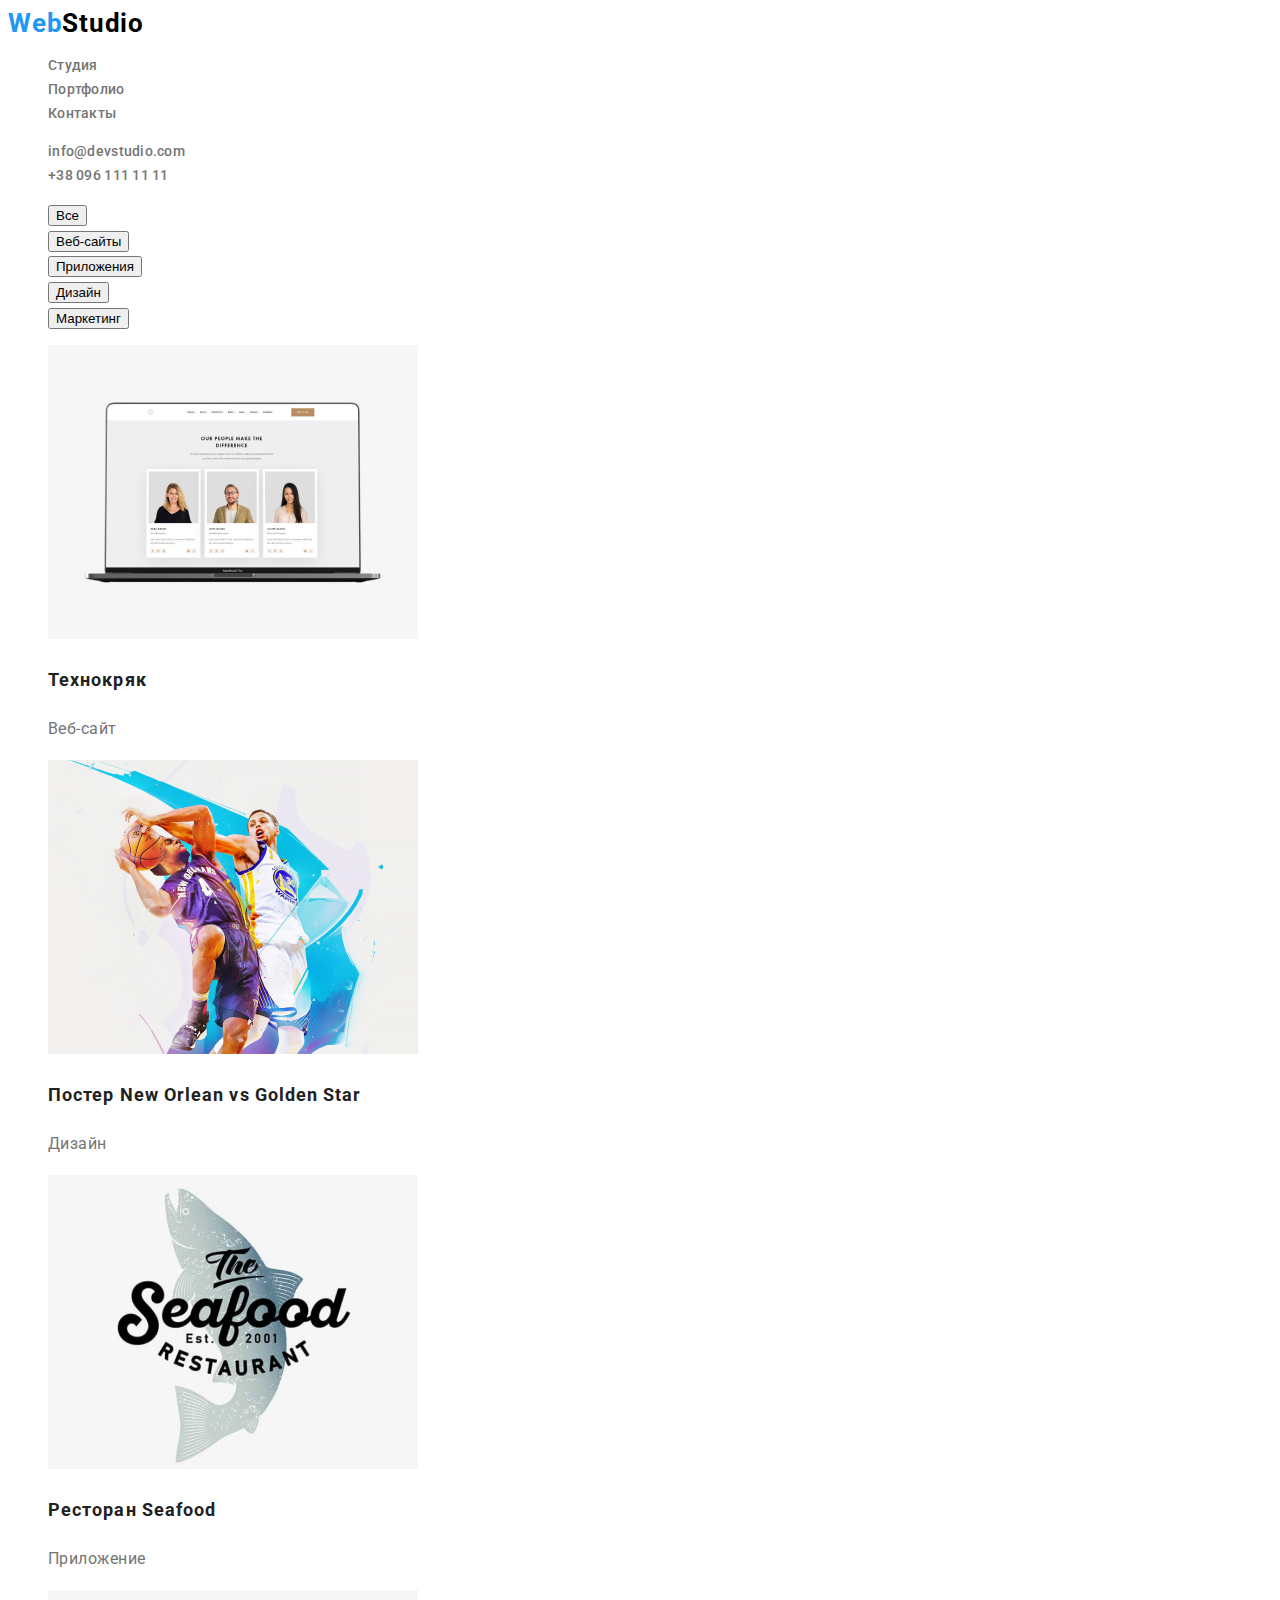
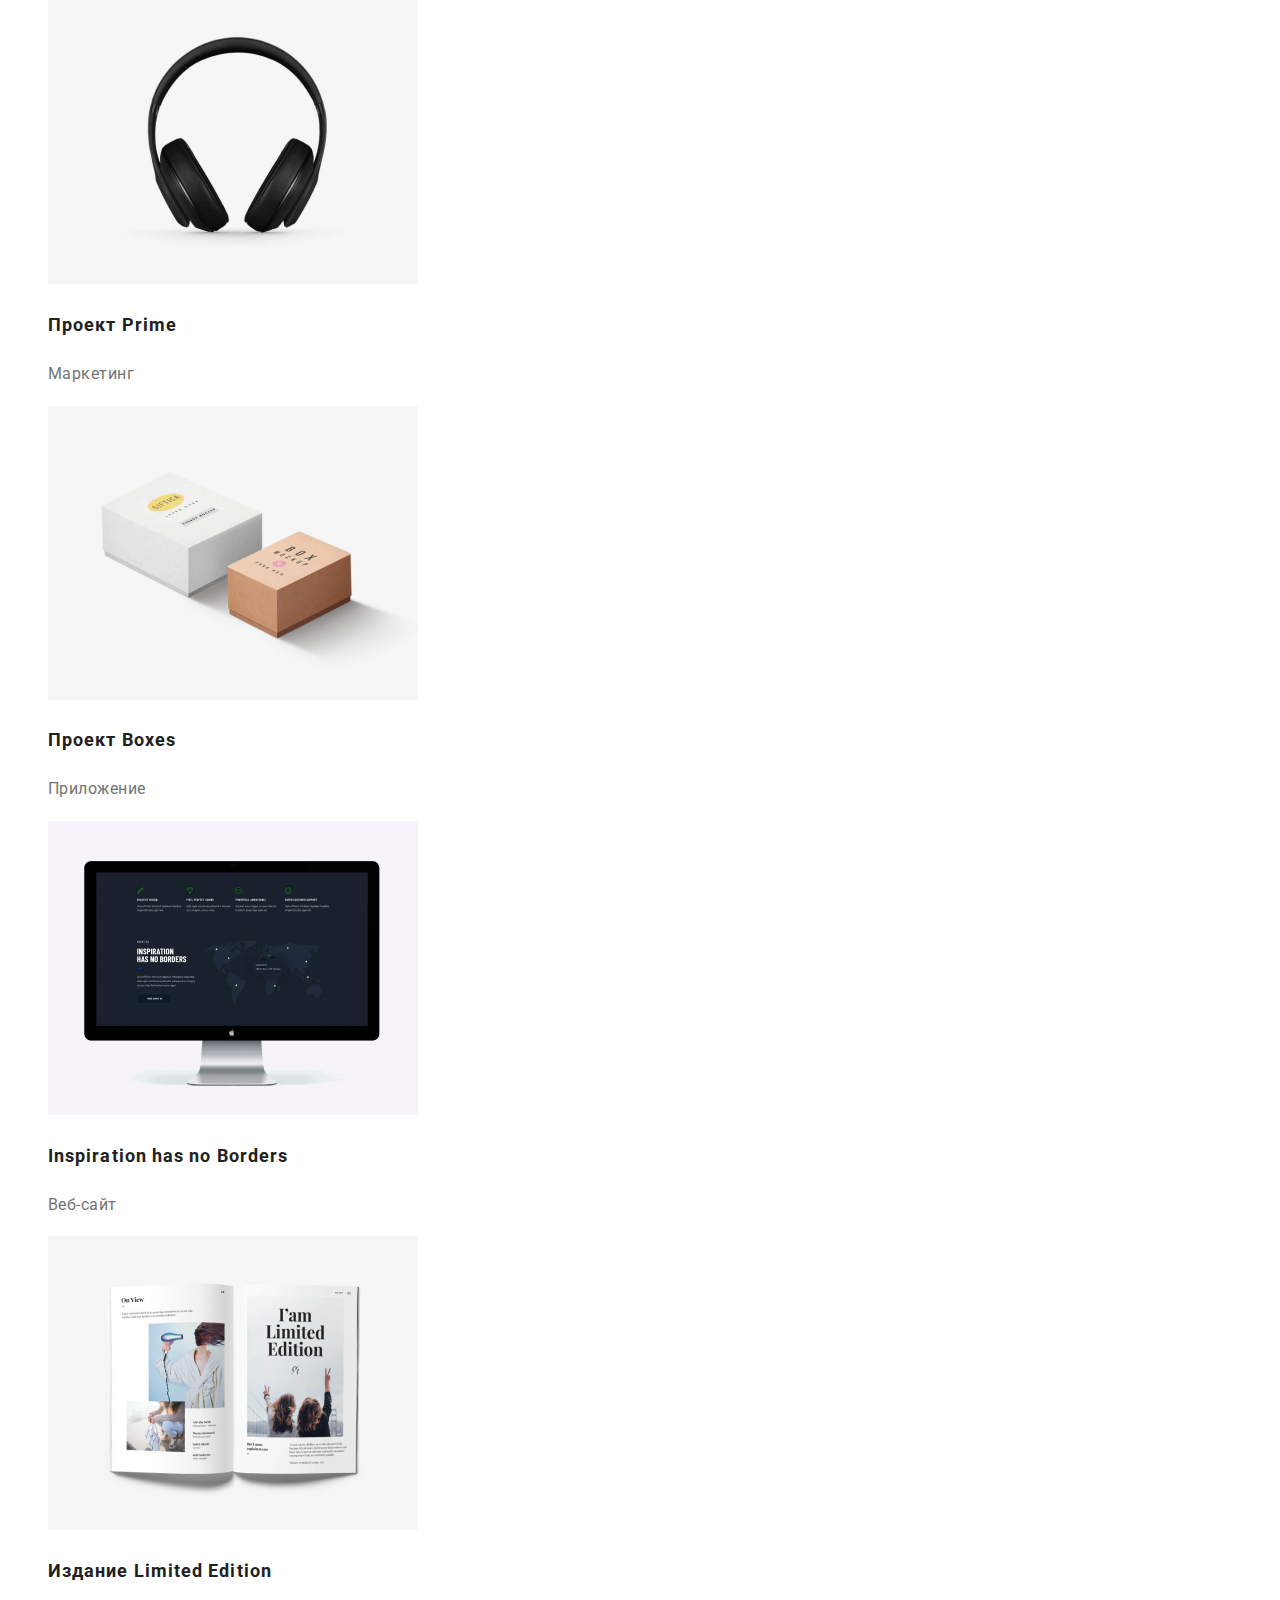
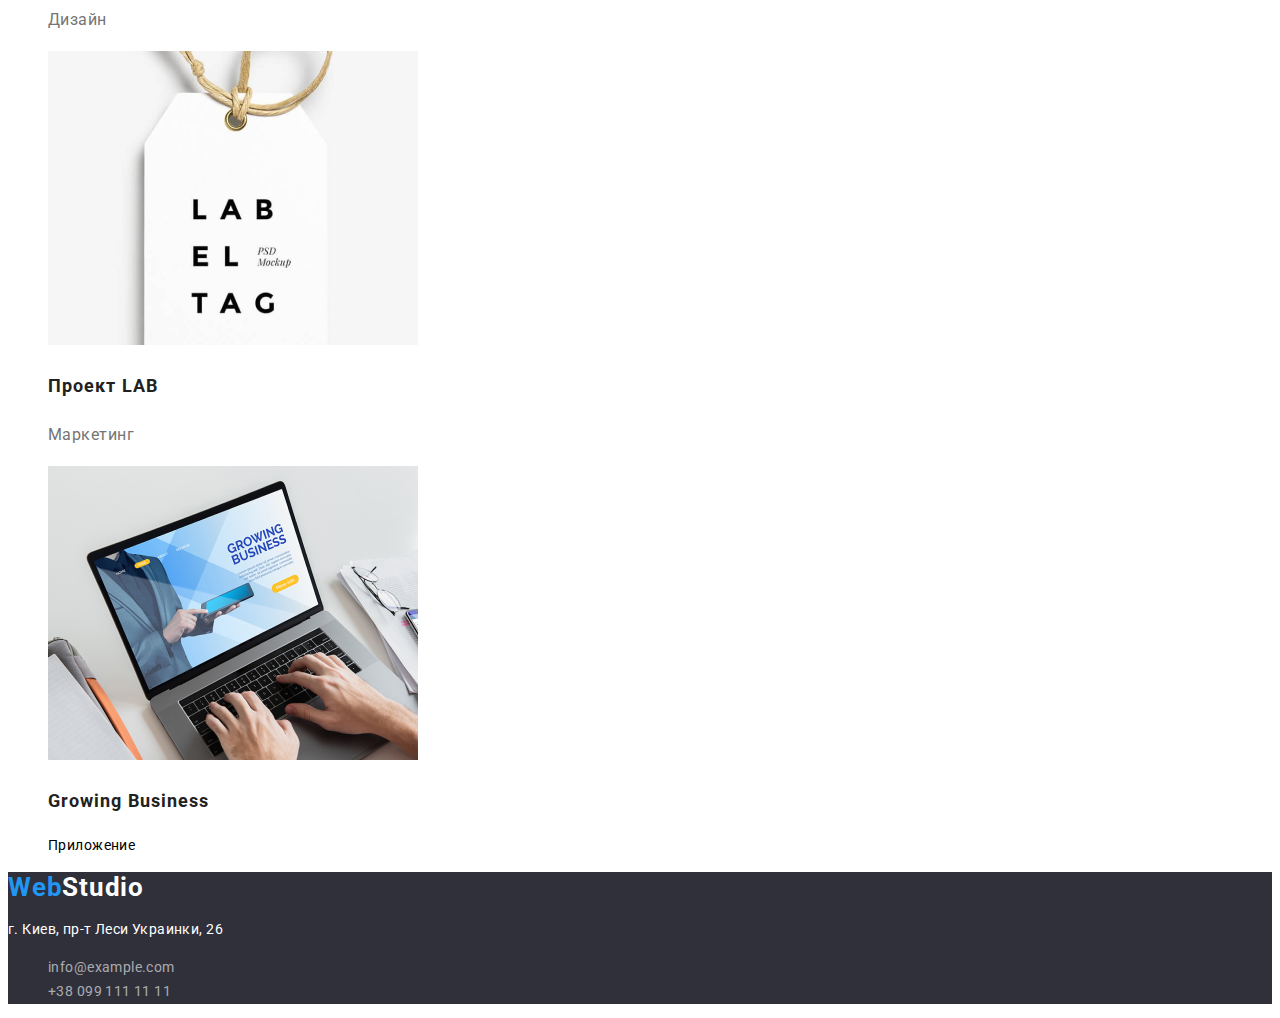
==== portfolio.html @ 8eb38380 "save" ====
<!DOCTYPE html>
<html lang="en">
<head>
    <meta charset="UTF-8">
    <meta http-equiv="X-UA-Compatible" content="IE=edge">
    <meta name="viewport" content="width=device-width, initial-scale=1.0">
    <title>Portfolio</title>
<!--Шрифты-->
<link rel="preconnect" href="https://fonts.googleapis.com">
<link rel="preconnect" href="https://fonts.gstatic.com" crossorigin>
<link href="https://fonts.googleapis.com/css2?family=Raleway:wght@500&family=Roboto:wght@400;500;700;900&display=swap"
    rel="stylesheet">
<!-- Конец шрифтов -->

<!-- Кастомніе стили -->
    <link rel="stylesheet" href="./css/styles.css">
    
    
    </head>

<body>
    <!--Шапка сайта-->
    
    <header class="header">
        <nav>
            <a class="header-logo link" href="./index.html">Web<span class="logo">Studio</span></a>
            <ul class="header-list list">
                <li class=""><a class="header-link link" href="./index.html">Студия</a></li>
                <li class="current"><a class="header-link link" href="./portfolio.html">Портфолио</a></li>
                <li class=""><a class="header-link link" href="./index.html">Контакты</a></li>
            </ul>
        </nav>

        <ul class="header-list list">
    <li class=""><a class="header-link link" href="mailto:info@devstudio.com">info@devstudio.com</a></li>
    <li class=""><a class="header-contact link" href="tel:+380961111111">+38 096 111 11 11</a></li>
</ul>
</header>

    <main>
    <section>
    <!--Кнопки-->
    <h1 class="hidden">Кнопки</h1>
<ul>
    <li class="button-list list"><button class="current" type="button">Все</button></li>
    <li class="button-list list"><button class="current" type="button">Веб-сайты</button></li>
    <li class="button-list list"><button class="current" type="button">Приложения</button></li>
    <li class="button-list list"><button class="current" type="button">Дизайн</button></li>
    <li class="button-list list"><button class="current" type="button">Маркетинг</button></li>
</ul>


<!--Список работ-->
  
    
<ul class="card-list">
    <li class="card-img list"><img src="./images/img1.png" alt="ноутбук" width="370" height="294">
    <h2 class="card-title">Технокряк</h2>
    <p class="card-text">Веб-сайт</p>
</li>
   
    <li class="card-img list"><img src="./images/img2.png" alt="баскетбол" width="370" height="294">
    <h2 class="card-title">Постер New Orlean vs Golden Star</h2>
    <p class="card-text">Дизайн</p>
</li>
   
    <li class="card-img list"><img src="./images/img3.png" alt="рыба" width="370" height="294">
    <h2 class="card-title">Ресторан Seafood</h2>
    <p class="card-text">Приложение</p>
</li>
    
    <li class="card-img list"><img src="./images/img4.png" alt="наушники" width="370" height="294">
    <h2 class="card-title">Проект Prime</h2>
    <p class="card-text">Маркетинг</p>
</li>
    
    <li class="card-img list"><img src="./images/img5.png" alt="коробки" width="370" height="294">
    <h2 class="card-title">Проект Boxes</h2>
    <p class="card-text">Приложение</p>
</li>
    
    <li class="card-img list"><img src="./images/img6.png" alt="монитор" width="370" height="294">
    <h2 class="card-title">Inspiration has no Borders</h2>
    <p class="card-text">Веб-сайт</p>
</li>
    
    <li class="card-img list"><img src="./images/img7.png" alt="журнал" width="370" height="294">
    <h2 class="card-title">Издание Limited Edition</h2>
    <p class="card-text">Дизайн</p>
</li>
    
    <li class="card-img list"><img src="./images/img8.png" alt="брелок" width="370" height="294">
    <h2 class="card-title">Проект LAB</h2>
    <p class="card-text">Маркетинг</p>
</li>
   
    <li class="card-img list"><img src="./images/img9.png" alt="ноутбук с руками" width="370" height="294">
    <h2 class="card-title">Growing Business</h2>
    <p>Приложение</p>
</li>
    
</ul>

    </section>
    </main>


    <!--Футер-->
    <footer class="footer">
    <a class="header-logo link" href="./index.html">Web<span class="footer-logo-ft">Studio</span></a>

    <address>
        <p class="address">г. Киев, пр-т Леси Украинки, 26</p>
        <ul class="list footer-contact">
            <li><a class="link link-footer" href="mailto:info@example.com">info@example.com</a></li>
            <li><a class="link link-footer" href="tel:+380991111111">+38 099 111 11 11</a></li>
        </ul>
    </address>

</footer>

</body>
</html>
---- css/styles.css ----
:root {
    /* fonts */
    --main-font: "Roboto";
    --secondary-font: "Raleway";

    /* text colors */
    --accent-txt-color: #2196F3;
    --header-color: #212121;
    --main-color-btn: #F5F4FA;
    --card-text: #757575;
    --bg-color: #2F303A;
    --color-light: #FFFFFF;


    /* bg-colors */

    /* others */
}



body {
    font-family: "Roboto", "Raleway", sans-serif;
    font-size: 14px;
    line-height: 1.71;
    letter-spacing: 0.03em;
}

/* common styles start */
    .link {
        text-decoration: none;

    }

    .list {
        list-style: none;
    }

/* common sryles end */

/* Header section */


.header-link {
    font-weight: 500;
    font-size: 14px;
    line-height: 1.14;
    letter-spacing: 0.02em;
    color: var(--card-text);
}
    .header-link:hover,
    .header-link:focus {
        color: var(--accent-txt-color);
    }

    .header-contact {
        font-weight: 500;
        font-size: 14px;
        line-height: 1,14;
        letter-spacing: 0.02em;
        color: var(--card-text);
    }

    .header-logo {
        font-weight: 700;
            font-size: 26px;
            line-height: 1.19;
            letter-spacing: 0.03em;
            color: var(--accent-txt-color);
    }

        .logo {
            color: #000000;
        }

        .current:hover {
                color: var(--accent-txt-color);
        }


/* Hero section */
    .hero {
        background-color: var(--bg-color);
    }

    .hidden {
        display: none;
    }


    .hero-btn {
        font-family: inherit;
        font-weight: 700;
        font-size: 16px;
        line-height: 1.87;
        letter-spacing: 0.06em;
        color: var(--color-light);
        background-color: var(--accent-txt-color);
        
    }

    .button-list {
        font-family: inherit;
        font-weight: 500;
        font-size: 16px;
        line-height: 1.62;
        text-align: left;
        letter-spacing: 0.03em;
        color: var(--card-text);

        cursor: pointer;
    }

    .button-list:hover,
    .button-list:focus {
        background-color: var(--card-text);
        color: var(--accent-txt-color);

    }


    .card-title {
        font-weight: 700;
        font-size: 18px;
        line-height: 2;
        letter-spacing: 0.06em;
        
        color: var(--header-color);
    }
    
        .card-text {
            font-weight: 400;
                font-size: 16px;
                line-height: 1.89;
                letter-spacing: 0.03em;
            
                color: var(--card-text);
        }

    .uppertitle {
      font-weight: 900;
      font-size: 44px;
      line-height: 1.36;
      text-align: center;
      letter-spacing: 0.06em;
      text-transform: uppercase;
      color: var(--color-light);
  }

    .btn:hover,
    .btn:focus{

        background-color: #188CE8;
    }


    .benefits-about {
            font-weight: 700;
            font-size: 14px;
            line-height: 16px;
            letter-spacing: 0.03em;
            text-transform: uppercase;
        
            color: var(--header-color);
    }

    .benefits-description {
            font-weight: 400;
            font-size: 14px;
            line-height: 1.71;
            letter-spacing: 0.03em;
            color: var(--card-text);
    }

    .about-us {
            font-weight: 700;
            font-size: 36px;
            line-height: 1.17;
            text-align: center;
            letter-spacing: 0.03em;
            color: var(--header-color);
    }
  

    .team {
        background: var(--main-color-btn);
    }

        .team-us {
             color: var(--header-color);
        }

        .team-employees {
            font-weight: 500;
            font-size: 16px;
            line-height: 1.19;
            text-align: center;
            letter-spacing: 0.03em;

            color: var(--header-color);
        }


            .place-work {
                
                font-weight: 400;
                font-size: 16px;
                line-height: 1.19;
                text-align: center;
                letter-spacing: 0.03em;

                color:var(--card-text);
            }




    .footer {
        background-color: var(--bg-color);
    }

    .footer-logo {
        font-weight: 700;
        font-size: 26px;
        line-height: 1.19;
        letter-spacing: 0.03em;
        color: var(--accent-txt-color);
    }
     
     .link:hover,
     .link:focus {
        color: var(--accent-txt-color);
     }

     .footer-logo-ft {
        color: var(--color-light);
     }

     .address {
        font-style: normal;
        font-weight: 400;
        font-size: 14px;
        line-height: 1.71;
        letter-spacing: 0.03em;
        color: var(--color-light);
     }

     .link-footer {
        font-style: normal;
        font-weight: 400;
        font-size: 14px;
        line-height: 1.71;
        letter-spacing: 0.03em;
        color: rgba(255, 255, 255, 0.6);

     }
    
     .footer-contact {
            text-decoration: none;
     }
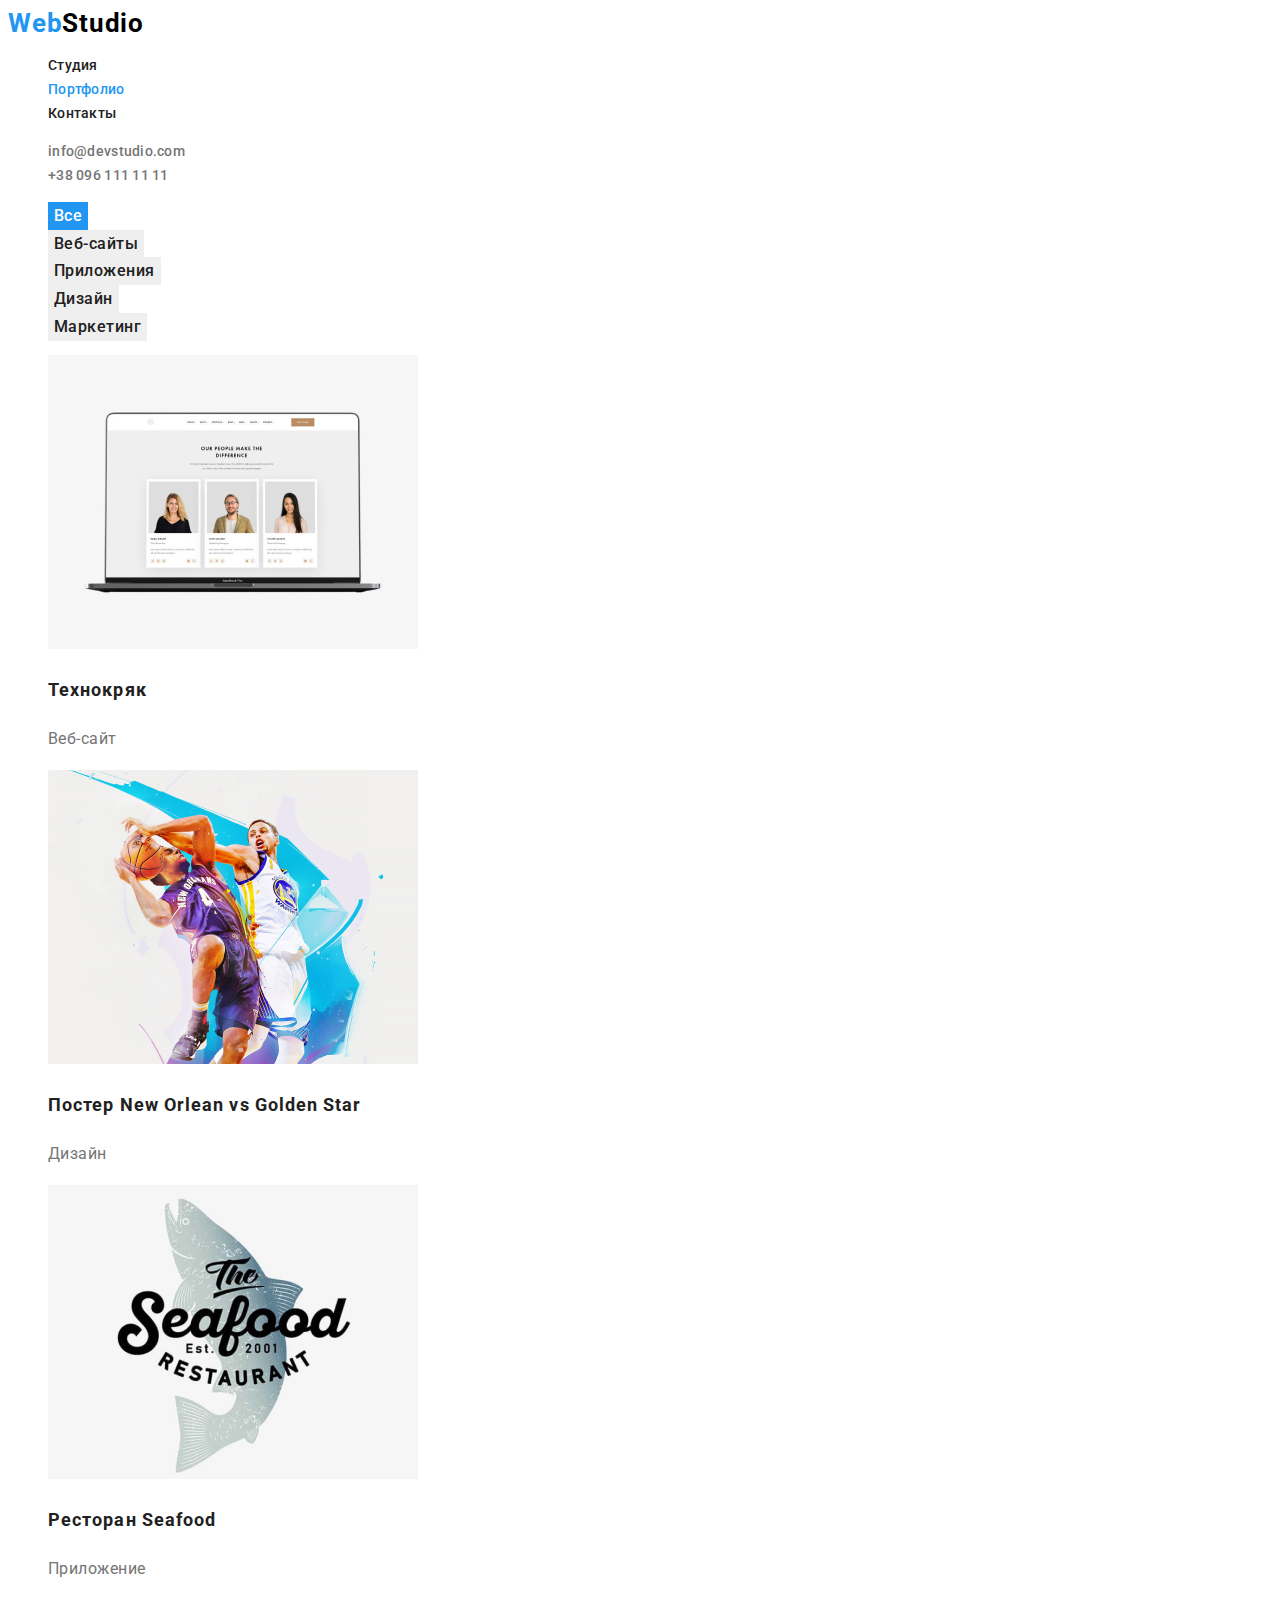
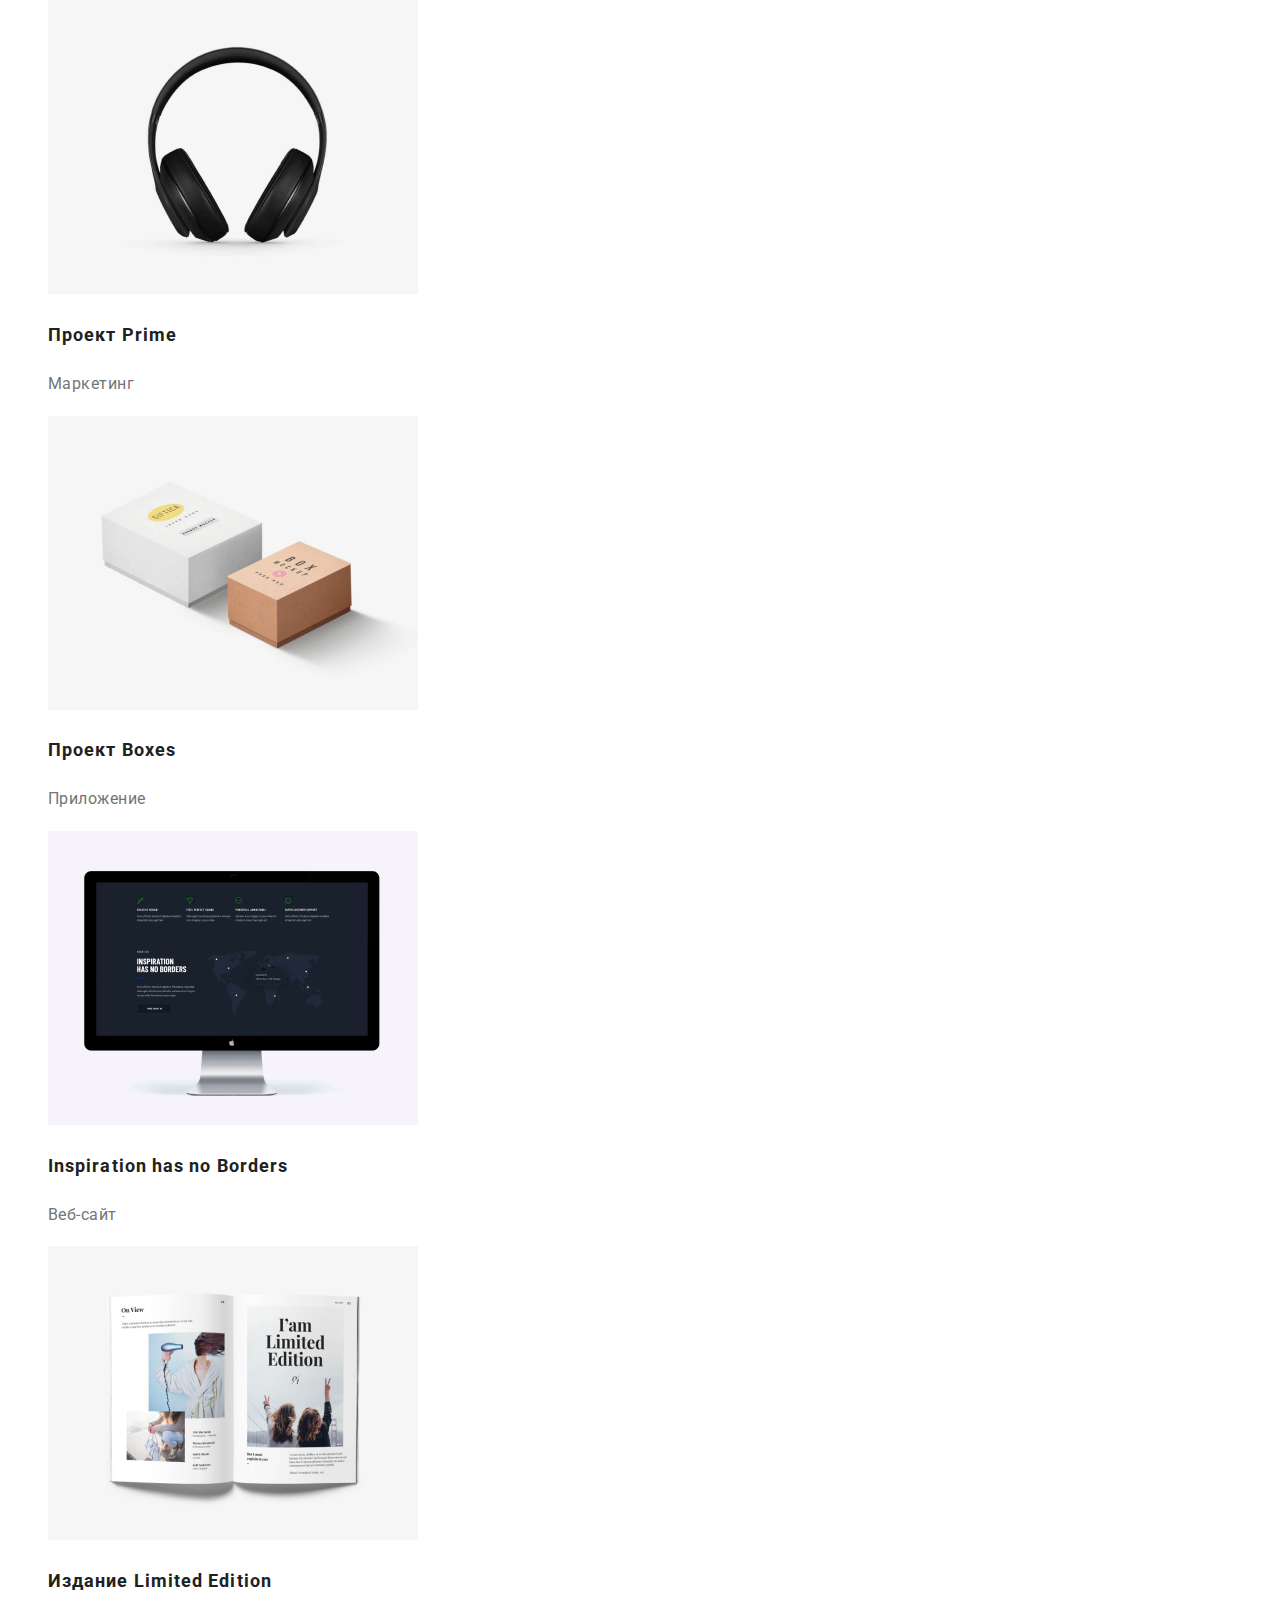
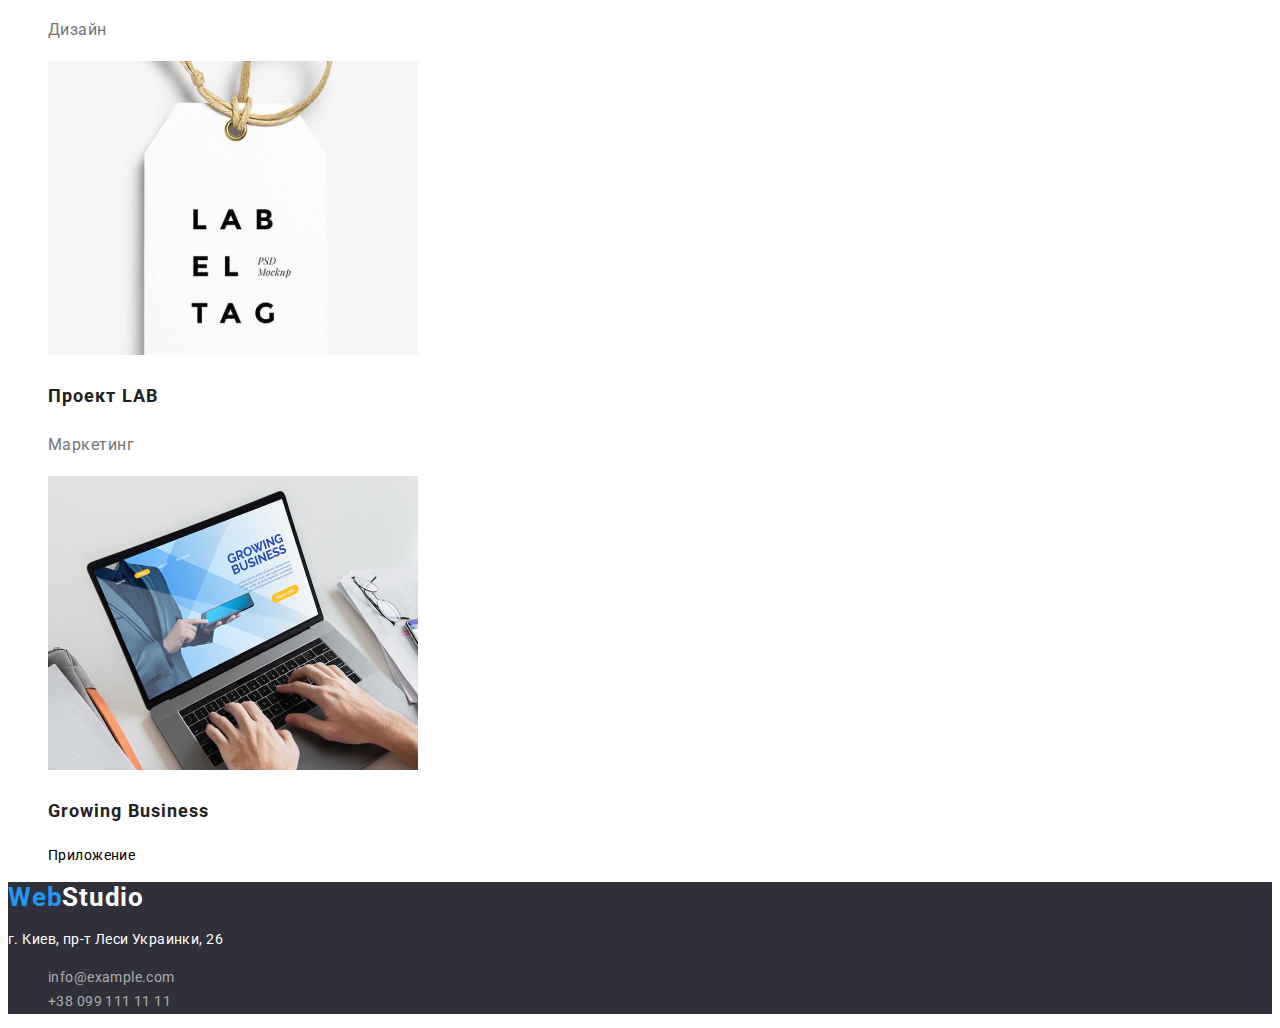
==== commit 06ef573b: "update portfolio file" ====
--- a/portfolio.html
+++ b/portfolio.html
@@ -24,16 +24,16 @@
     <header class="header">
         <nav>
             <a class="header-logo link" href="./index.html">Web<span class="logo">Studio</span></a>
-            <ul class="header-list list">
-                <li class=""><a class="header-link link" href="./index.html">Студия</a></li>
-                <li class="current"><a class="header-link link" href="./portfolio.html">Портфолио</a></li>
-                <li class=""><a class="header-link link" href="./index.html">Контакты</a></li>
+            <ul class="header-list list header-color">
+                <li><a class="nav-link link" href="./index.html">Студия</a></li>
+                <li><a class="nav-link link current" href="./portfolio.html">Портфолио</a></li>
+                <li><a class="nav-link link" href="./index.html">Контакты</a></li>
             </ul>
         </nav>
 
         <ul class="header-list list">
     <li class=""><a class="header-link link" href="mailto:info@devstudio.com">info@devstudio.com</a></li>
-    <li class=""><a class="header-contact link" href="tel:+380961111111">+38 096 111 11 11</a></li>
+    <li class=""><a class="header-link link" href="tel:+380961111111">+38 096 111 11 11</a></li>
 </ul>
 </header>
 
@@ -42,11 +42,11 @@
     <!--Кнопки-->
     <h1 class="hidden">Кнопки</h1>
 <ul>
-    <li class="button-list list"><button class="current" type="button">Все</button></li>
-    <li class="button-list list"><button class="current" type="button">Веб-сайты</button></li>
-    <li class="button-list list"><button class="current" type="button">Приложения</button></li>
-    <li class="button-list list"><button class="current" type="button">Дизайн</button></li>
-    <li class="button-list list"><button class="current" type="button">Маркетинг</button></li>
+    <li class=""><button class="button-list btn current" type="button">Все</button></li>
+    <li class=""><button class="button-list btn" type="button">Веб-сайты</button></li>
+    <li class=""><button class="button-list btn" type="button">Приложения</button></li>
+    <li class=""><button class="button-list btn" type="button">Дизайн</button></li>
+    <li class=""><button class="button-list btn" type="button">Маркетинг</button></li>
 </ul>
 
 
--- a/css/styles.css
+++ b/css/styles.css
@@ -5,8 +5,7 @@
 
     /* text colors */
     --accent-txt-color: #2196F3;
-    --header-color: #212121;
-    --main-color-btn: #F5F4FA;
+    --main-color-btn: #212121;
     --card-text: #757575;
     --bg-color: #2F303A;
     --color-light: #FFFFFF;
@@ -24,6 +23,7 @@
     font-size: 14px;
     line-height: 1.71;
     letter-spacing: 0.03em;
+    
 }
 
 /* common styles start */
@@ -41,13 +41,28 @@
 /* Header section */
 
 
-.header-link {
+
+
+.link {
     font-weight: 500;
     font-size: 14px;
     line-height: 1.14;
     letter-spacing: 0.02em;
-    color: var(--card-text);
-}
+}
+
+ .header-link {
+     color: var(--card-text);
+}
+
+    .nav-link {
+        color: var(--main-color-btn);
+    }
+
+          .current {
+              color: var(--accent-txt-color);
+    
+          }
+
     .header-link:hover,
     .header-link:focus {
         color: var(--accent-txt-color);
@@ -73,9 +88,12 @@
             color: #000000;
         }
 
-        .current:hover {
-                color: var(--accent-txt-color);
-        }
+     
+
+         .main-color-btn {
+            color: var(--main-color-btn);
+        }
+
 
 
 /* Hero section */
@@ -106,15 +124,26 @@
         line-height: 1.62;
         text-align: left;
         letter-spacing: 0.03em;
-        color: var(--card-text);
+        color: var(--main-color-btn);
 
         cursor: pointer;
     }
-
+    
+
+         ul {
+            list-style: none;
+    }
+
+
+        button {
+            cursor: pointer;
+            border: none;
+    }
+    .button-list.current,
     .button-list:hover,
     .button-list:focus {
-        background-color: var(--card-text);
-        color: var(--accent-txt-color);
+        background-color: var(--accent-txt-color);
+        color: var(--color-light);
 
     }
 
@@ -125,7 +154,7 @@
         line-height: 2;
         letter-spacing: 0.06em;
         
-        color: var(--header-color);
+        color: var(--main-color-btn);
     }
     
         .card-text {
@@ -149,7 +178,7 @@
 
     .btn:hover,
     .btn:focus{
-
+        
         background-color: #188CE8;
     }
 
@@ -161,7 +190,7 @@
             letter-spacing: 0.03em;
             text-transform: uppercase;
         
-            color: var(--header-color);
+            color: var(--main-color-btn);
     }
 
     .benefits-description {
@@ -178,7 +207,7 @@
             line-height: 1.17;
             text-align: center;
             letter-spacing: 0.03em;
-            color: var(--header-color);
+            color: var(--main-color-btn);
     }
   
 
@@ -187,7 +216,7 @@
     }
 
         .team-us {
-             color: var(--header-color);
+             color: var(--main-color-btn);
         }
 
         .team-employees {
@@ -197,7 +226,7 @@
             text-align: center;
             letter-spacing: 0.03em;
 
-            color: var(--header-color);
+            color: var(--main-color-btn);
         }
 
 
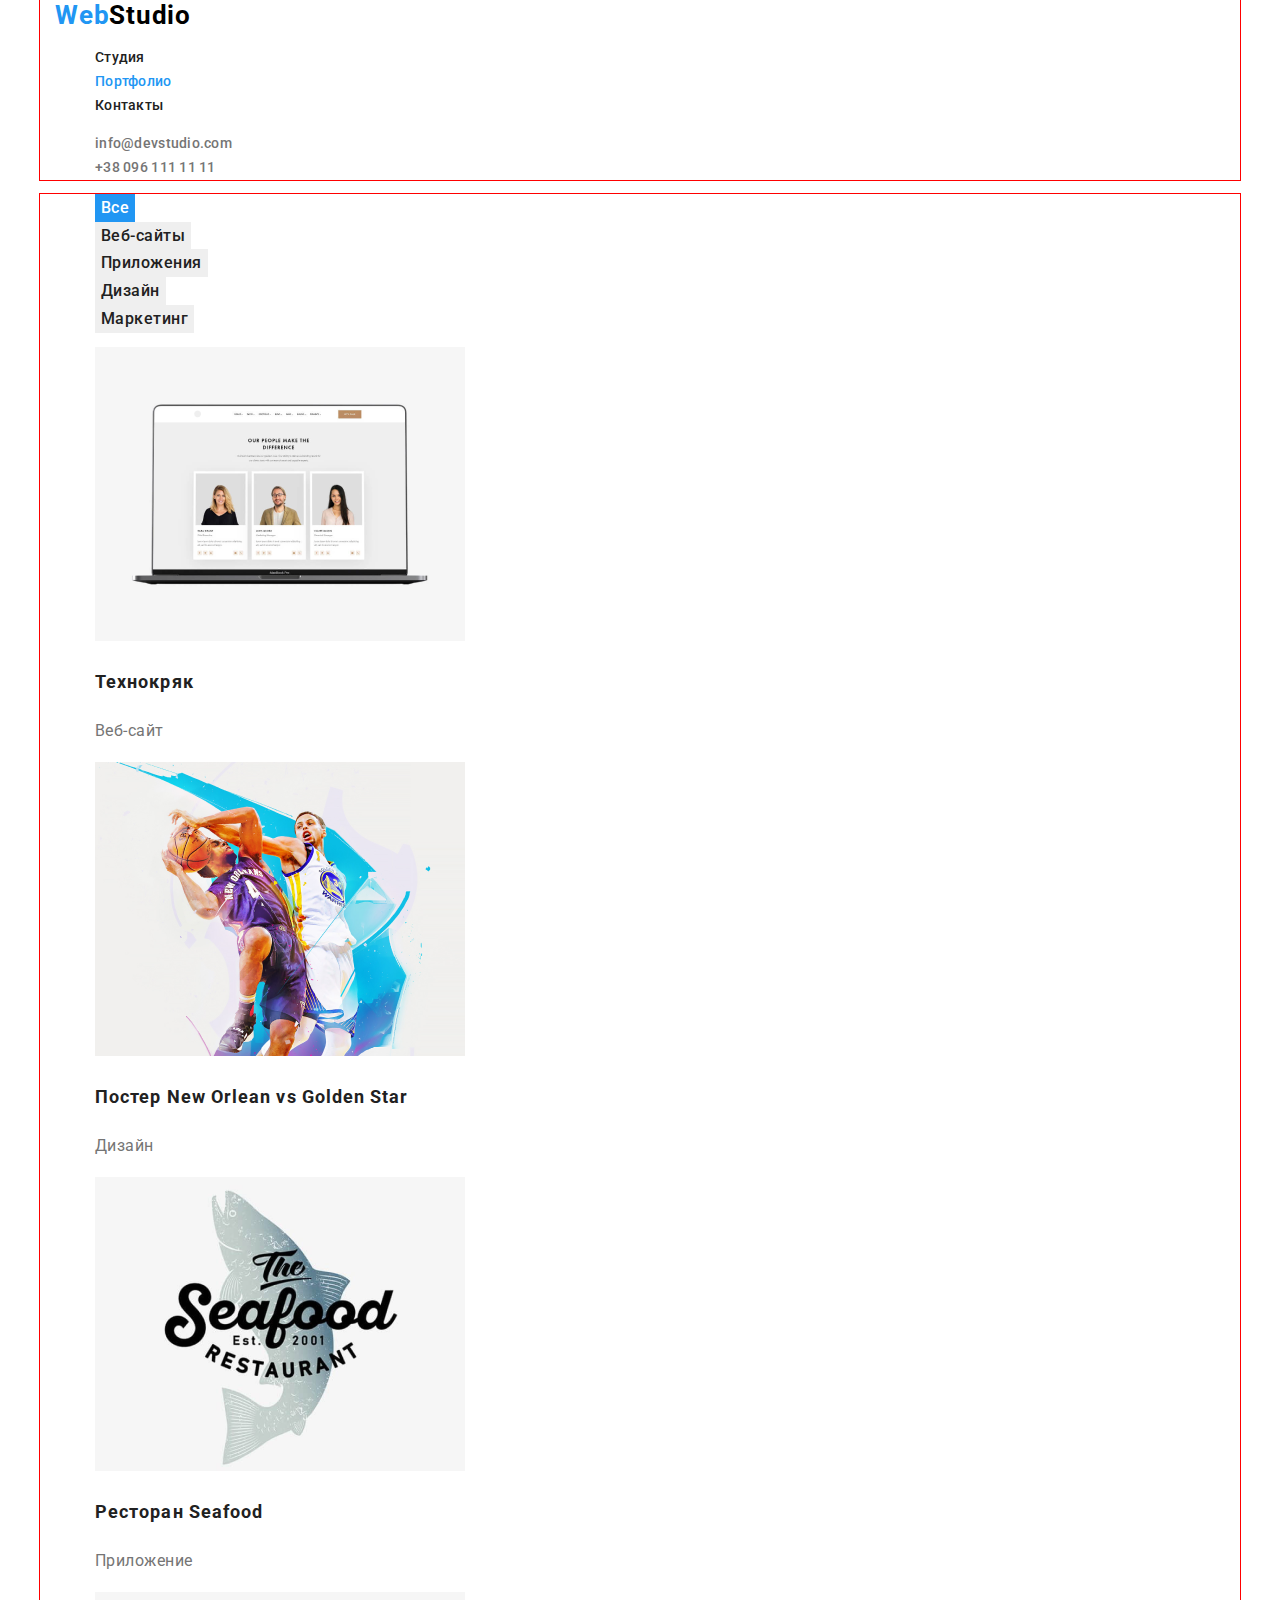
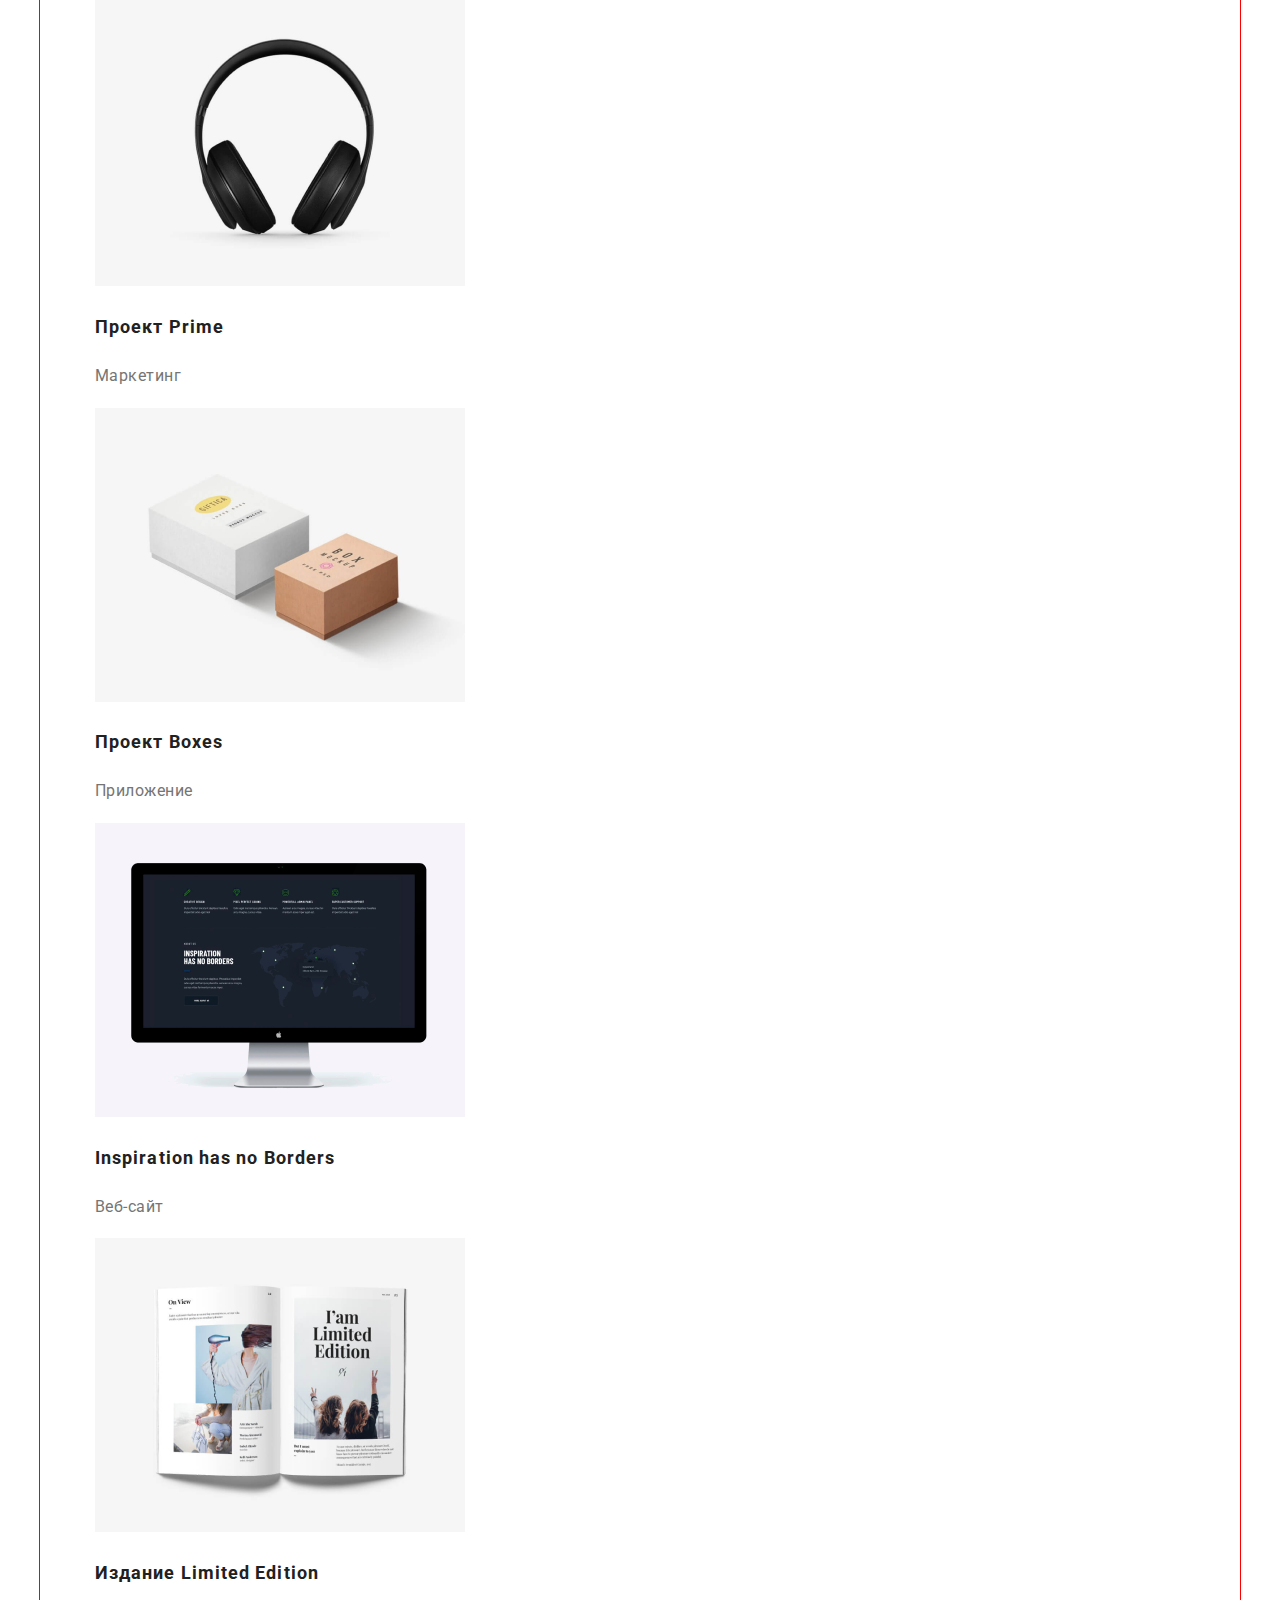
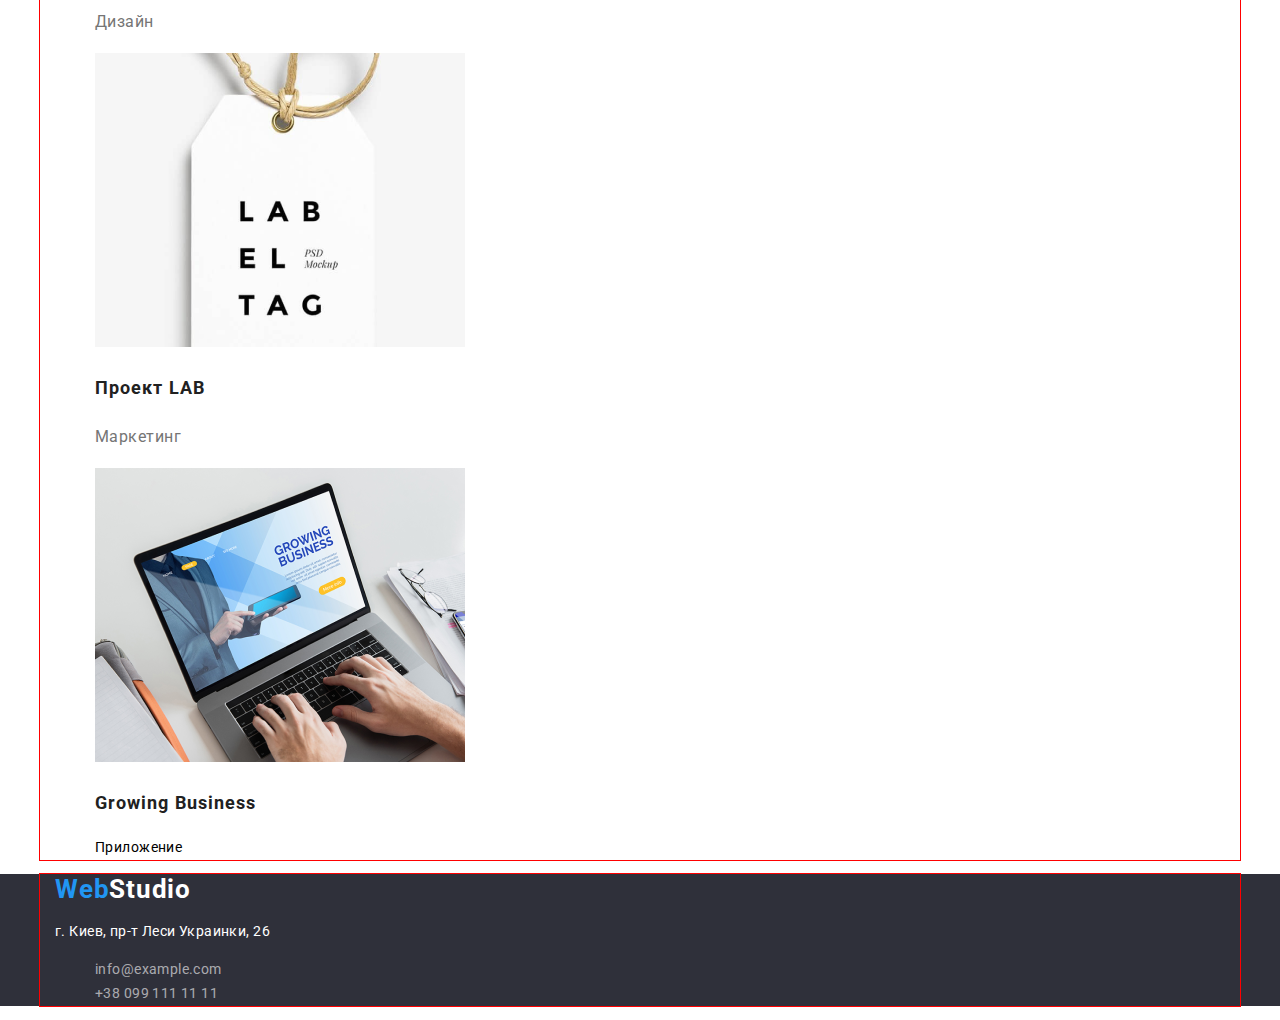
==== commit 3eecba5d: "save" ====
--- a/portfolio.html
+++ b/portfolio.html
@@ -12,6 +12,10 @@
     rel="stylesheet">
 <!-- Конец шрифтов -->
 
+<!-- Normalize styles старт -->
+<link rel="stylesheet" href="https://cdn.jsdelivr.net/npm/modern-normalize@1.1.0/modern-normalize.min.css">
+<!-- Normalize styles конец -->
+
 <!-- Кастомніе стили -->
     <link rel="stylesheet" href="./css/styles.css">
     
@@ -22,6 +26,7 @@
     <!--Шапка сайта-->
     
     <header class="header">
+        <div class="container">
         <nav>
             <a class="header-logo link" href="./index.html">Web<span class="logo">Studio</span></a>
             <ul class="header-list list header-color">
@@ -35,10 +40,12 @@
     <li class=""><a class="header-link link" href="mailto:info@devstudio.com">info@devstudio.com</a></li>
     <li class=""><a class="header-link link" href="tel:+380961111111">+38 096 111 11 11</a></li>
 </ul>
+</div>
 </header>
 
     <main>
     <section>
+        <div class="container">
     <!--Кнопки-->
     <h1 class="hidden">Кнопки</h1>
 <ul>
@@ -100,13 +107,14 @@
 </li>
     
 </ul>
-
+    </div>
     </section>
     </main>
 
 
     <!--Футер-->
     <footer class="footer">
+        <div class="container">
     <a class="header-logo link" href="./index.html">Web<span class="footer-logo-ft">Studio</span></a>
 
     <address>
@@ -116,7 +124,7 @@
             <li><a class="link link-footer" href="tel:+380991111111">+38 099 111 11 11</a></li>
         </ul>
     </address>
-
+        </div>
 </footer>
 
 </body>
--- a/css/styles.css
+++ b/css/styles.css
@@ -40,7 +40,16 @@
 
 /* Header section */
 
-
+.container {
+    width: 1200px;
+    padding-left: 15px;
+    padding-right: 15px;
+    margin-left: auto;
+    margin-right: auto;
+
+    outline: 1px solid red;
+
+}
 
 
 .link {
@@ -212,7 +221,7 @@
   
 
     .team {
-        background: var(--main-color-btn);
+        background: #F5F4FA;
     }
 
         .team-us {
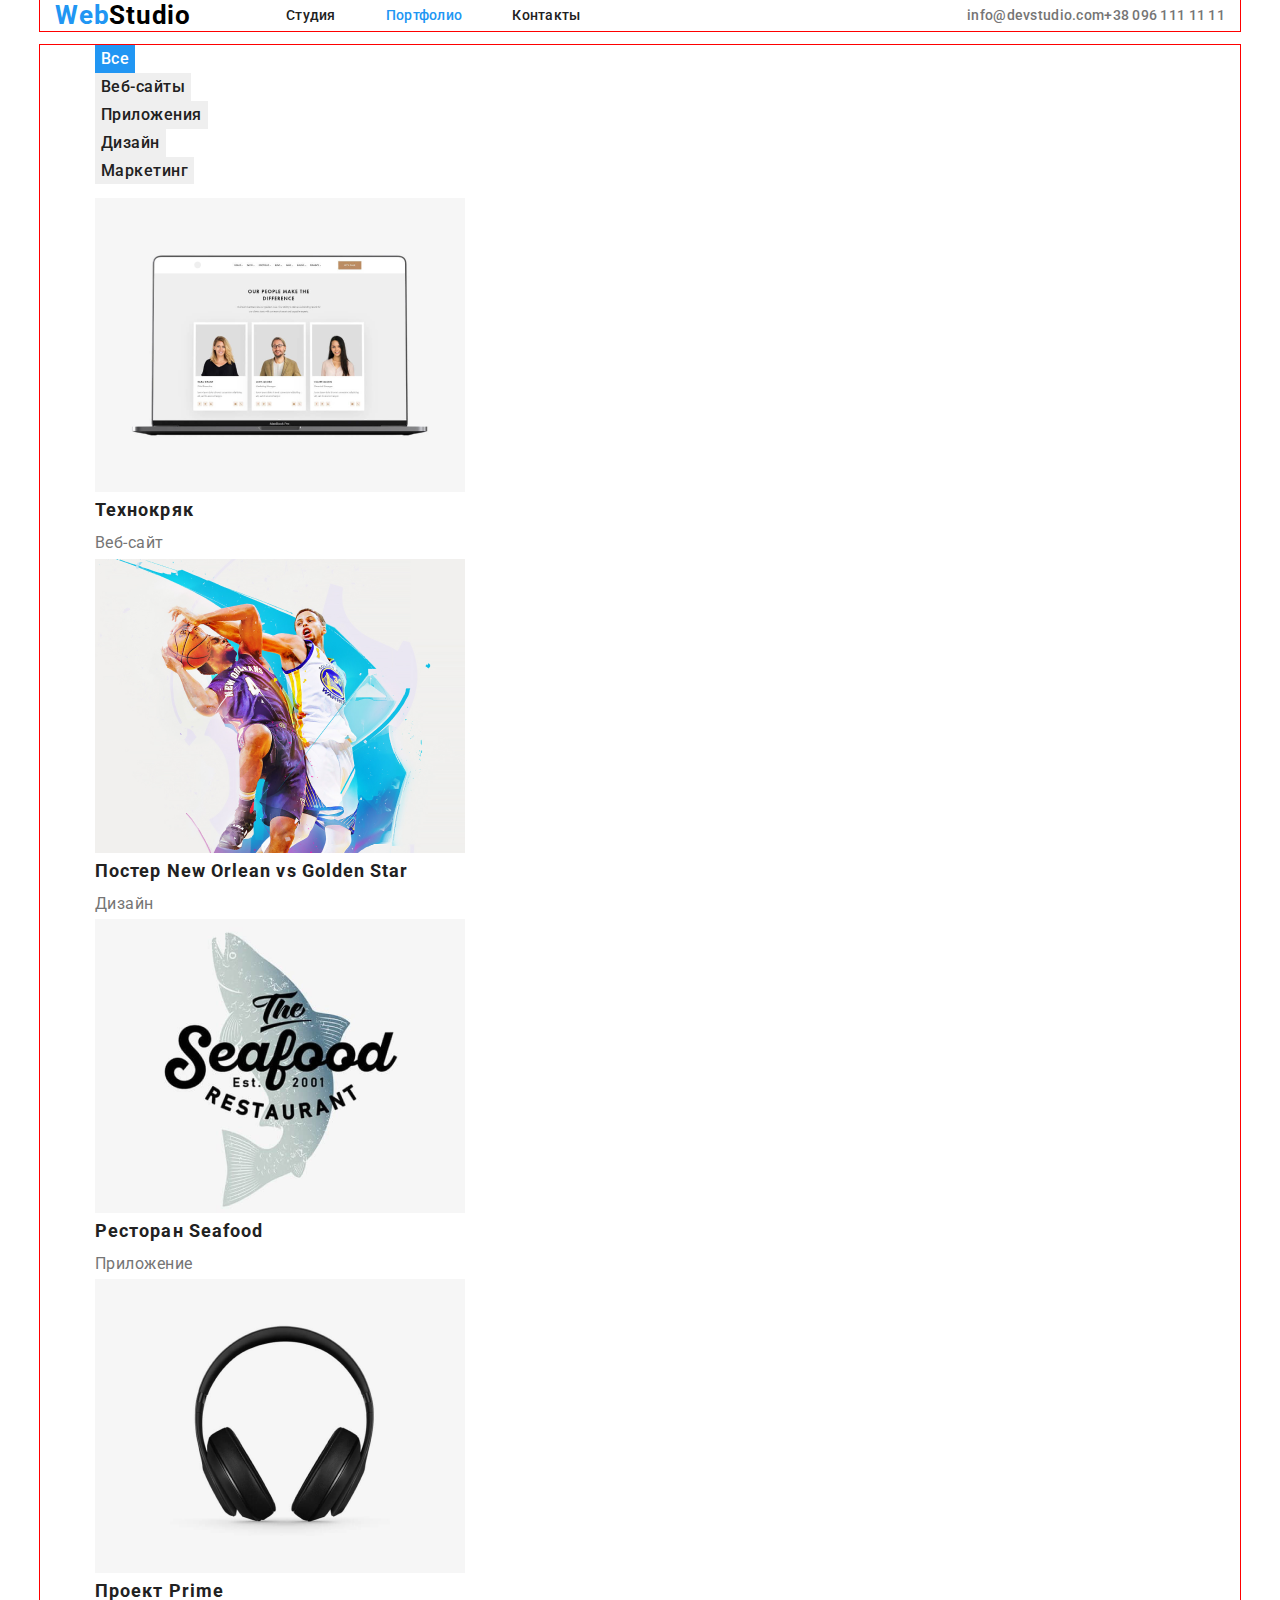
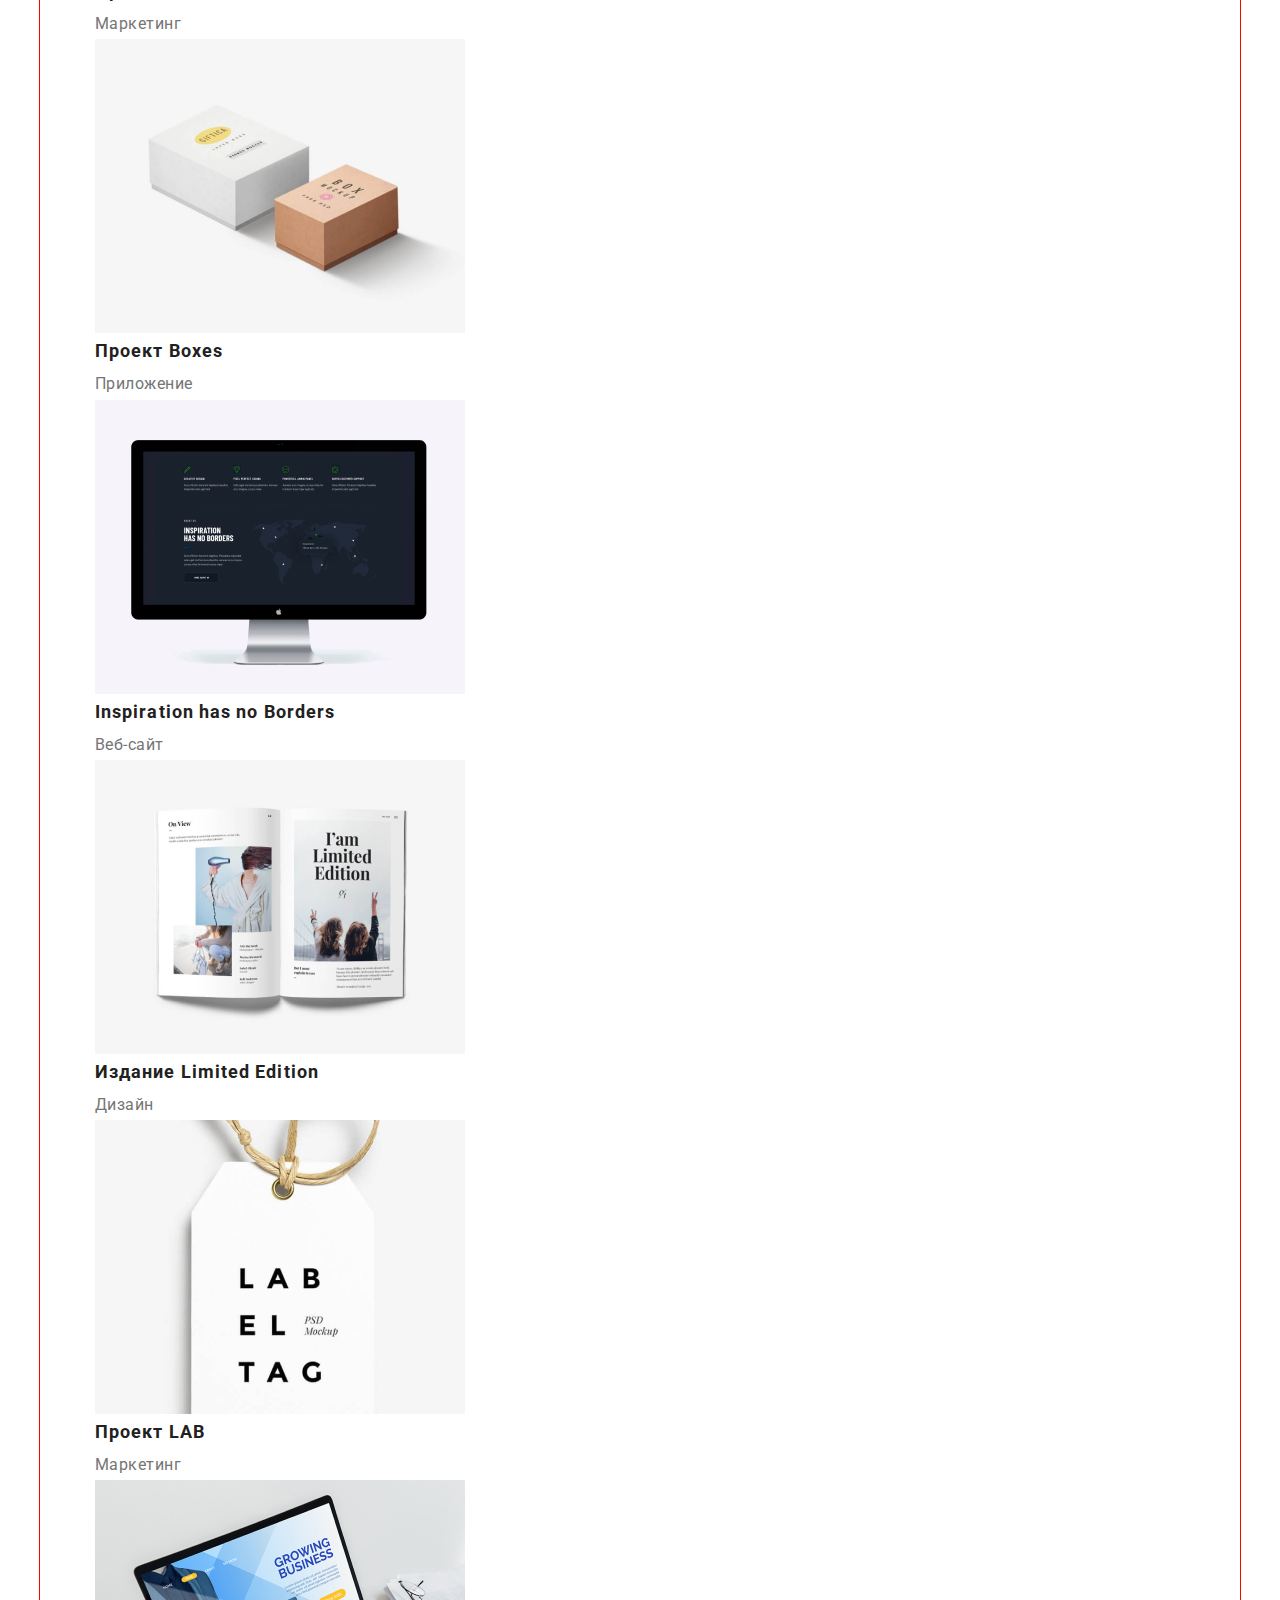
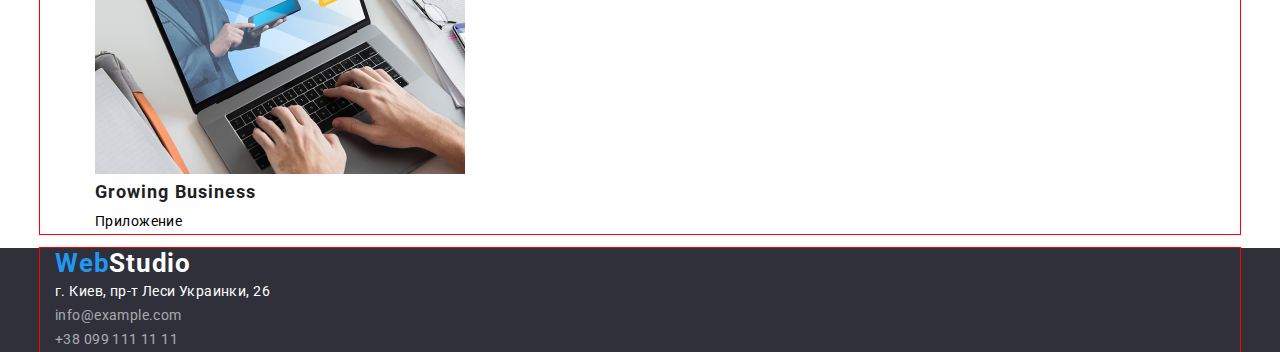
==== commit 4b788cbd: "save" ====
--- a/portfolio.html
+++ b/portfolio.html
@@ -26,17 +26,18 @@
     <!--Шапка сайта-->
     
     <header class="header">
-        <div class="container">
-        <nav>
+        <div class="container header-container">
+        <nav class="header-container">
             <a class="header-logo link" href="./index.html">Web<span class="logo">Studio</span></a>
+
             <ul class="header-list list header-color">
-                <li><a class="nav-link link" href="./index.html">Студия</a></li>
-                <li><a class="nav-link link current" href="./portfolio.html">Портфолио</a></li>
-                <li><a class="nav-link link" href="./index.html">Контакты</a></li>
+                <li class="header-list-item"><a class="nav-link link" href="./index.html">Студия</a></li>
+                <li class="header-list-item"><a class="nav-link link current" href="./portfolio.html">Портфолио</a></li>
+                <li class="header-list-item"><a class="nav-link link" href="./index.html">Контакты</a></li>
             </ul>
         </nav>
 
-        <ul class="header-list list">
+        <ul class="header-list header-contact list">
     <li class=""><a class="header-link link" href="mailto:info@devstudio.com">info@devstudio.com</a></li>
     <li class=""><a class="header-link link" href="tel:+380961111111">+38 096 111 11 11</a></li>
 </ul>
--- a/css/styles.css
+++ b/css/styles.css
@@ -26,14 +26,34 @@
     
 }
 
+
+/* reset */
+h1,
+h2,
+h3,
+h4,
+p {
+    margin: 0;
+}
+
+img {
+    display: block;
+    max-width: 100%;
+    height: auto;
+}
+
+
 /* common styles start */
     .link {
         text-decoration: none;
 
+
     }
 
     .list {
         list-style: none;
+        margin: 0;
+        padding: 0;
     }
 
 /* common sryles end */
@@ -62,6 +82,29 @@
  .header-link {
      color: var(--card-text);
 }
+
+.header-container {
+    display: flex;
+    align-items: center;
+}
+
+
+.header-list {
+    display: flex;
+}
+
+.header-contact {
+    margin-left: auto
+}
+
+.header-logo {
+    margin-right: 95px;
+}
+
+    .header-list-item:not(:last-child) {
+        margin-right: 50px;
+}
+
 
     .nav-link {
         color: var(--main-color-btn);
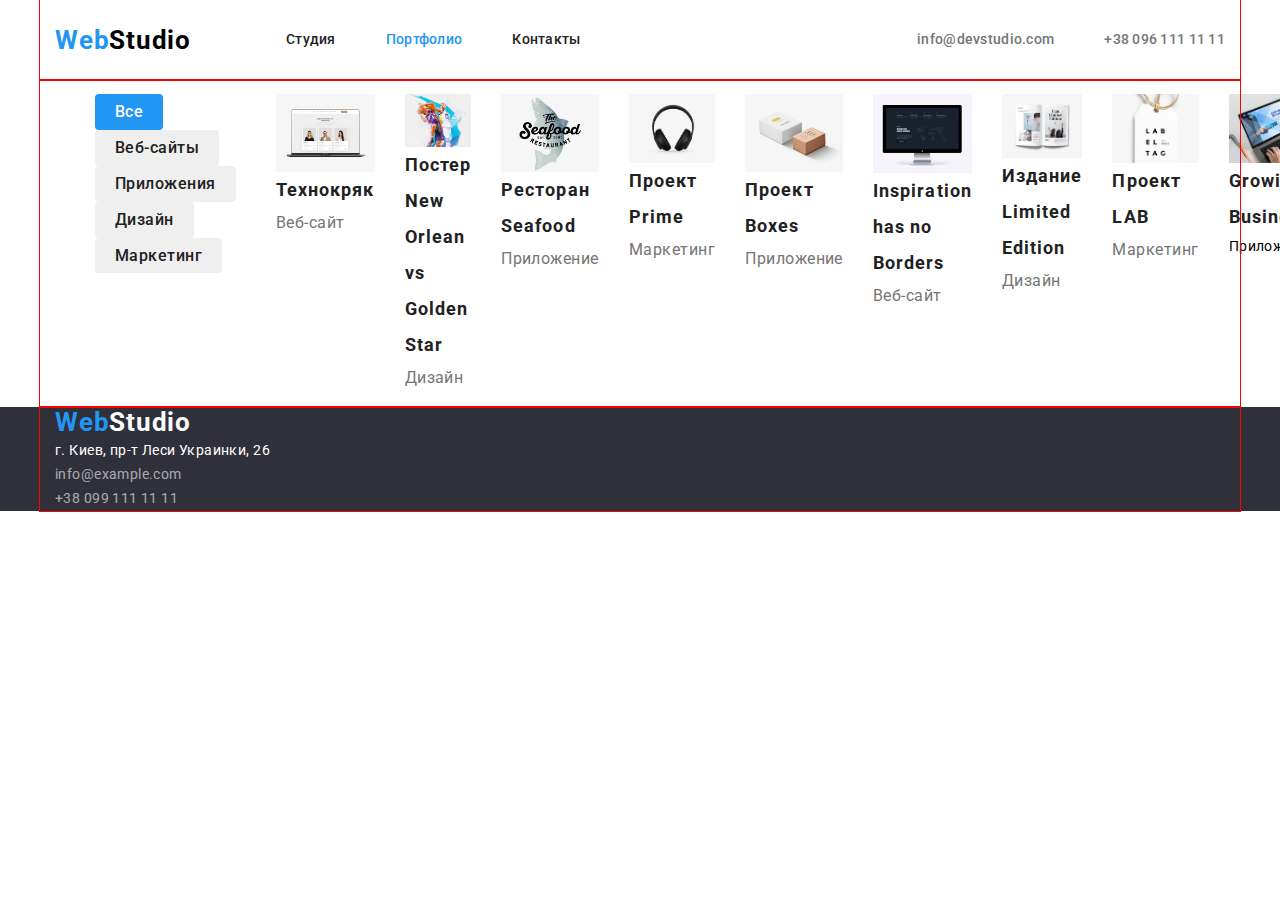
==== commit e44efc3f: "save" ====
--- a/portfolio.html
+++ b/portfolio.html
@@ -45,8 +45,8 @@
 </header>
 
     <main>
-    <section>
-        <div class="container">
+    <section section-distance>
+        <div class="container about-container">
     <!--Кнопки-->
     <h1 class="hidden">Кнопки</h1>
 <ul>
@@ -61,7 +61,7 @@
 <!--Список работ-->
   
     
-<ul class="card-list">
+<ul class="card-list about-img">
     <li class="card-img list"><img src="./images/img1.png" alt="ноутбук" width="370" height="294">
     <h2 class="card-title">Технокряк</h2>
     <p class="card-text">Веб-сайт</p>
--- a/css/styles.css
+++ b/css/styles.css
@@ -60,6 +60,13 @@
 
 /* Header section */
 
+    .section-distance {
+        margin-top: 90px;
+        margin-bottom: 90px;
+    }
+
+
+
 .container {
     width: 1200px;
     padding-left: 15px;
@@ -71,6 +78,10 @@
 
 }
 
+.about-container {
+    display: flex;
+}
+
 
 .link {
     font-weight: 500;
@@ -81,6 +92,7 @@
 
  .header-link {
      color: var(--card-text);
+     margin-left: 50px;
 }
 
 .header-container {
@@ -107,7 +119,10 @@
 
 
     .nav-link {
+        display:block;
         color: var(--main-color-btn);
+        padding-top: 32px;
+        padding-bottom: 32px;
     }
 
           .current {
@@ -157,8 +172,13 @@
         display: none;
     }
 
+    .btn {
+        border-radius: 4px;
+    }
+
 
     .hero-btn {
+        padding: 10px 30px;
         font-family: inherit;
         font-weight: 700;
         font-size: 16px;
@@ -167,9 +187,11 @@
         color: var(--color-light);
         background-color: var(--accent-txt-color);
         
+        
     }
 
     .button-list {
+        padding: 5px 20px;
         font-family: inherit;
         font-weight: 500;
         font-size: 16px;
@@ -199,6 +221,26 @@
 
     }
 
+    .about-img {
+        display: flex;
+        width: 370px;
+        
+        
+
+    }
+
+    .card-img:not(:last-child),
+    .card-img:nth-child(3n) {
+        margin-right: 30px;
+        
+
+    }
+   
+    .team-item:not(:last-child) {
+        margin-right: 30px;
+        width: 270px;
+    }
+    
 
     .card-title {
         font-weight: 700;
@@ -234,6 +276,7 @@
         background-color: #188CE8;
     }
 
+     
 
     .benefits-about {
             font-weight: 700;
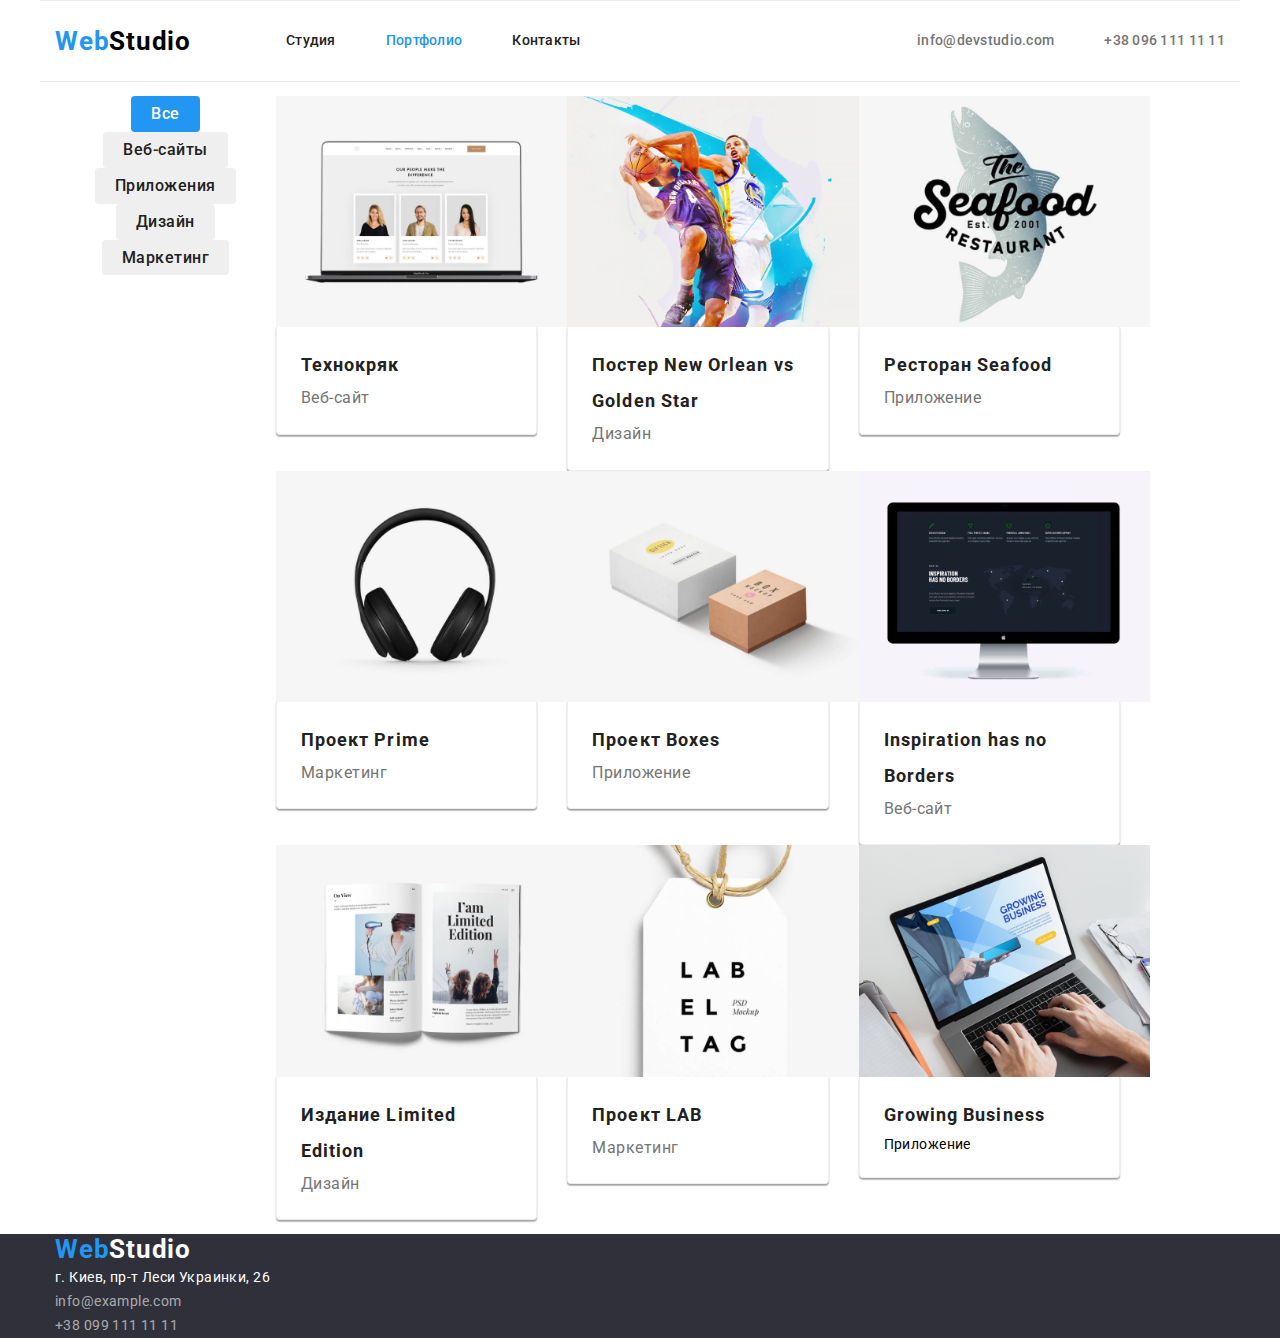
==== commit 8469a13d: "save index portfolio html" ====
--- a/portfolio.html
+++ b/portfolio.html
@@ -26,7 +26,7 @@
     <!--Шапка сайта-->
     
     <header class="header">
-        <div class="container header-container">
+        <div class="container header-container header-wrapper">
         <nav class="header-container">
             <a class="header-logo link" href="./index.html">Web<span class="logo">Studio</span></a>
 
@@ -50,61 +50,61 @@
     <!--Кнопки-->
     <h1 class="hidden">Кнопки</h1>
 <ul>
-    <li class=""><button class="button-list btn current" type="button">Все</button></li>
-    <li class=""><button class="button-list btn" type="button">Веб-сайты</button></li>
-    <li class=""><button class="button-list btn" type="button">Приложения</button></li>
-    <li class=""><button class="button-list btn" type="button">Дизайн</button></li>
-    <li class=""><button class="button-list btn" type="button">Маркетинг</button></li>
+    <li class=""><button class="button-list btn-info current" type="button">Все</button></li>
+    <li class=""><button class="button-list btn-info" type="button">Веб-сайты</button></li>
+    <li class=""><button class="button-list btn-info" type="button">Приложения</button></li>
+    <li class=""><button class="button-list btn-info" type="button">Дизайн</button></li>
+    <li class=""><button class="button-list btn-info" type="button">Маркетинг</button></li>
 </ul>
 
 
 <!--Список работ-->
   
     
-<ul class="card-list about-img">
-    <li class="card-img list"><img src="./images/img1.png" alt="ноутбук" width="370" height="294">
-    <h2 class="card-title">Технокряк</h2>
-    <p class="card-text">Веб-сайт</p>
+<ul class="card-list about-img card-set">
+    <li class="card-img list card-set-item"><img src="./images/img1.png" alt="ноутбук" width="370" height="294">
+    <div class="team-wrapper"><h2 class="card-title">Технокряк</h2>
+    <p class="card-text">Веб-сайт</p></div>
 </li>
    
-    <li class="card-img list"><img src="./images/img2.png" alt="баскетбол" width="370" height="294">
-    <h2 class="card-title">Постер New Orlean vs Golden Star</h2>
-    <p class="card-text">Дизайн</p>
+    <li class="card-img list card-set-item"><img src="./images/img2.png" alt="баскетбол" width="370" height="294">
+    <div class="team-wrapper"><h2 class="card-title">Постер New Orlean vs Golden Star</h2>
+    <p class="card-text">Дизайн</p></div>
 </li>
    
-    <li class="card-img list"><img src="./images/img3.png" alt="рыба" width="370" height="294">
-    <h2 class="card-title">Ресторан Seafood</h2>
-    <p class="card-text">Приложение</p>
+    <li class="card-img list card-set-item"><img src="./images/img3.png" alt="рыба" width="370" height="294">
+    <div class="team-wrapper"><h2 class="card-title">Ресторан Seafood</h2>
+    <p class="card-text">Приложение</p></div>
 </li>
     
-    <li class="card-img list"><img src="./images/img4.png" alt="наушники" width="370" height="294">
-    <h2 class="card-title">Проект Prime</h2>
-    <p class="card-text">Маркетинг</p>
+    <li class="card-img list card-set-item"><img src="./images/img4.png" alt="наушники" width="370" height="294">
+    <div class="team-wrapper"><h2 class="card-title">Проект Prime</h2>
+    <p class="card-text">Маркетинг</p></div>
 </li>
     
-    <li class="card-img list"><img src="./images/img5.png" alt="коробки" width="370" height="294">
-    <h2 class="card-title">Проект Boxes</h2>
-    <p class="card-text">Приложение</p>
+    <li class="card-img list card-set-item"><img src="./images/img5.png" alt="коробки" width="370" height="294">
+    <div class="team-wrapper"><h2 class="card-title">Проект Boxes</h2>
+    <p class="card-text">Приложение</p></div>
 </li>
     
-    <li class="card-img list"><img src="./images/img6.png" alt="монитор" width="370" height="294">
-    <h2 class="card-title">Inspiration has no Borders</h2>
-    <p class="card-text">Веб-сайт</p>
+    <li class="card-img list card-set-item"><img src="./images/img6.png" alt="монитор" width="370" height="294">
+    <div class="team-wrapper"><h2 class="card-title">Inspiration has no Borders</h2>
+    <p class="card-text">Веб-сайт</p></div>
 </li>
     
-    <li class="card-img list"><img src="./images/img7.png" alt="журнал" width="370" height="294">
-    <h2 class="card-title">Издание Limited Edition</h2>
-    <p class="card-text">Дизайн</p>
+    <li class="card-img list card-set-item"><img src="./images/img7.png" alt="журнал" width="370" height="294">
+   <div class="team-wrapper"><h2 class="card-title">Издание Limited Edition</h2>
+<p class="card-text">Дизайн</p></div>
 </li>
     
-    <li class="card-img list"><img src="./images/img8.png" alt="брелок" width="370" height="294">
-    <h2 class="card-title">Проект LAB</h2>
-    <p class="card-text">Маркетинг</p>
+    <li class="card-img list card-set-item"><img src="./images/img8.png" alt="брелок" width="370" height="294">
+    <div class="team-wrapper"><h2 class="card-title">Проект LAB</h2>
+    <p class="card-text">Маркетинг</p></div>
 </li>
    
-    <li class="card-img list"><img src="./images/img9.png" alt="ноутбук с руками" width="370" height="294">
-    <h2 class="card-title">Growing Business</h2>
-    <p>Приложение</p>
+    <li class="card-img list card-set-item"><img src="./images/img9.png" alt="ноутбук с руками" width="370" height="294">
+    <div class="team-wrapper"><h2 class="card-title">Growing Business</h2>
+    <p>Приложение</p></div>
 </li>
     
 </ul>
--- a/css/styles.css
+++ b/css/styles.css
@@ -14,8 +14,11 @@
     /* bg-colors */
 
     /* others */
-}
-
+
+    --items: 3;
+    --indent: 30px;
+
+}
 
 
 body {
@@ -42,6 +45,32 @@
     height: auto;
 }
 
+/* Сітка із застосуванням flex-box */
+
+ .card-set {
+     display: flex;
+     flex-wrap: wrap;
+     margin-right: calc(-1 * var(--indent) / 2);
+    
+
+ }
+
+ 
+    .card-set-foto {
+        --items: 4;
+    }
+
+ .card-set-item {
+     display: block;
+     flex-basis: calc((100% - var(--indent) * var(--items)) / var(--items));
+     max-width: 100%;
+     height: auto;
+    border-radius: 4px;
+        border: 0p
+    
+
+ }
+
 
 /* common styles start */
     .link {
@@ -61,8 +90,8 @@
 /* Header section */
 
     .section-distance {
-        margin-top: 90px;
-        margin-bottom: 90px;
+        margin-top: 94px;
+        margin-bottom: 94px;
     }
 
 
@@ -74,7 +103,7 @@
     margin-left: auto;
     margin-right: auto;
 
-    outline: 1px solid red;
+
 
 }
 
@@ -173,6 +202,11 @@
     }
 
     .btn {
+        border-radius: 4px;
+
+    }
+
+    .btn-info {
         border-radius: 4px;
     }
 
@@ -210,9 +244,15 @@
 
 
         button {
+            display:flex;
+            align-items: center;
+            text-align: center;
+            margin: 0 auto;
             cursor: pointer;
             border: none;
     }
+
+
     .button-list.current,
     .button-list:hover,
     .button-list:focus {
@@ -223,23 +263,69 @@
 
     .about-img {
         display: flex;
-        width: 370px;
-        
-        
-
-    }
-
-    .card-img:not(:last-child),
+            flex-wrap: wrap;
+            margin-right: calc(-1 * var(--indent) / 2);
+        
+    }
+    
+
+    .card-img {
+        display: block;
+            flex-basis: calc((100% - var(--indent) * var(--items)) / var(--items));
+            max-width: 100%;
+            height: auto;
+       
+    
+    }
+
+
+    .team-wrapper {
+        padding: 20px 24px;
+        background: #FFFFFF;
+        border: 1px solid #EEEEEE;
+        border-top: none;
+    }
+
+    .header-wrapper {
+        border:1px solid #ECECEC;
+        border-left: none;
+        border-right: none;
+    }
+
+    .team-wrapper {
+
+        background: #FFFFFF;
+            box-shadow: 0px 1px 3px rgba(0, 0, 0, 0.12), 0px 1px 1px rgba(0, 0, 0, 0.14), 0px 2px 1px rgba(0, 0, 0, 0.2);
+            border-radius: 0px 0px 4px 4px;
+            margin-right: 30px;
+    }
+
+
+
+    .cards {
+        padding: 30px 30px;
+    }
+    /* .card-img:last-child,
     .card-img:nth-child(3n) {
-        margin-right: 30px;
-        
-
-    }
+        margin: 0;
+    } */
+
+
+        .team-img {
+            display:block;
+            max-width:100%;
+            height: auto;
+        }
+
    
     .team-item:not(:last-child) {
-        margin-right: 30px;
+        margin-right: -15px;
         width: 270px;
     }
+
+    /* .team-item:last-child {
+        margin: 0;
+    } */
     
 
     .card-title {
@@ -276,9 +362,20 @@
         background-color: #188CE8;
     }
 
-     
+    .benefits-us {
+        display: flex;
+        justify-content: space-between;
+
+}
+
+    .benefits-info {
+        widows: 270px;
+        flex-basis: calc((100% - 90px) / 4);
+    }
+
 
     .benefits-about {
+            margin-bottom: 10px;
             font-weight: 700;
             font-size: 14px;
             line-height: 16px;
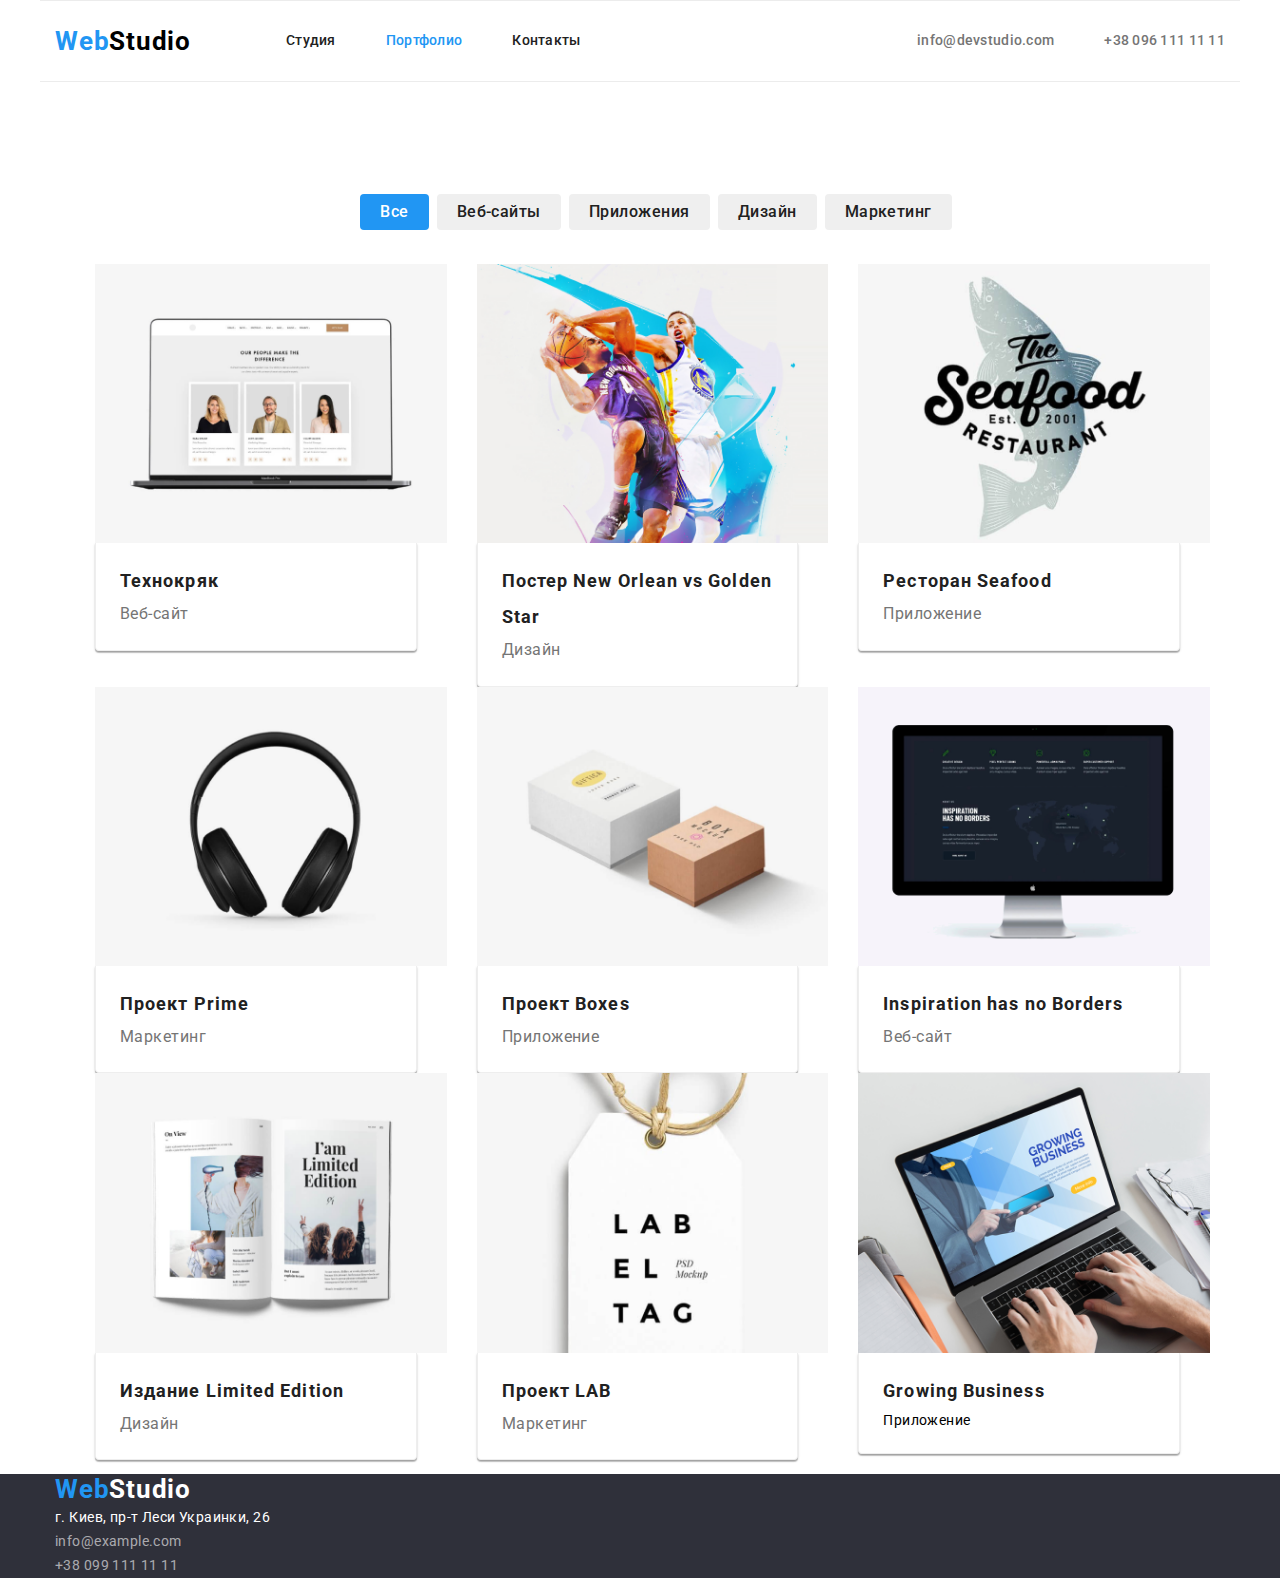
==== commit 8b47a839: "save" ====
--- a/portfolio.html
+++ b/portfolio.html
@@ -46,15 +46,15 @@
 
     <main>
     <section section-distance>
-        <div class="container about-container">
+        <div class="container">
     <!--Кнопки-->
     <h1 class="hidden">Кнопки</h1>
-<ul>
-    <li class=""><button class="button-list btn-info current" type="button">Все</button></li>
-    <li class=""><button class="button-list btn-info" type="button">Веб-сайты</button></li>
-    <li class=""><button class="button-list btn-info" type="button">Приложения</button></li>
-    <li class=""><button class="button-list btn-info" type="button">Дизайн</button></li>
-    <li class=""><button class="button-list btn-info" type="button">Маркетинг</button></li>
+<ul class="button-portfolio">
+    <li class="button-item"><button class="button-list btn-info current" type="button">Все</button></li>
+    <li class="button-item"><button class="button-list btn-info" type="button">Веб-сайты</button></li>
+    <li class="button-item"><button class="button-list btn-info" type="button">Приложения</button></li>
+    <li class="button-item"><button class="button-list btn-info" type="button">Дизайн</button></li>
+    <li class="button-item"><button class="button-list btn-info" type="button">Маркетинг</button></li>
 </ul>
 
 
--- a/css/styles.css
+++ b/css/styles.css
@@ -103,13 +103,8 @@
     margin-left: auto;
     margin-right: auto;
 
-
-
-}
-
-.about-container {
-    display: flex;
-}
+}
+
 
 
 .link {
@@ -193,12 +188,34 @@
 
 
 /* Hero section */
+
     .hero {
+
+        padding-top: 200px;
+        padding-bottom: 280px;
+        width: 1600px;
+        height: 600px;
         background-color: var(--bg-color);
+        
     }
 
     .hidden {
         display: none;
+        
+    }
+
+    .button-item {
+        margin-right: 8px;
+        margin-top: 98px;
+    }
+
+
+    .button-portfolio {
+       display: flex;
+       justify-content: center;
+       margin-bottom: 34px;
+       
+
     }
 
     .btn {
@@ -274,6 +291,7 @@
             flex-basis: calc((100% - var(--indent) * var(--items)) / var(--items));
             max-width: 100%;
             height: auto;
+            margin-right: 30px;;
        
     
     }
@@ -293,11 +311,10 @@
     }
 
     .team-wrapper {
-
         background: #FFFFFF;
-            box-shadow: 0px 1px 3px rgba(0, 0, 0, 0.12), 0px 1px 1px rgba(0, 0, 0, 0.14), 0px 2px 1px rgba(0, 0, 0, 0.2);
-            border-radius: 0px 0px 4px 4px;
-            margin-right: 30px;
+        box-shadow: 0px 1px 3px rgba(0, 0, 0, 0.12), 0px 1px 1px rgba(0, 0, 0, 0.14), 0px 2px 1px rgba(0, 0, 0, 0.2);
+        border-radius: 0px 0px 4px 4px;
+        margin-right: 30px;
     }
 
 
@@ -322,6 +339,9 @@
         margin-right: -15px;
         width: 270px;
     }
+
+   
+
 
     /* .team-item:last-child {
         margin: 0;
@@ -400,6 +420,7 @@
             text-align: center;
             letter-spacing: 0.03em;
             color: var(--main-color-btn);
+            margin-bottom: 50px;
     }
   
 
